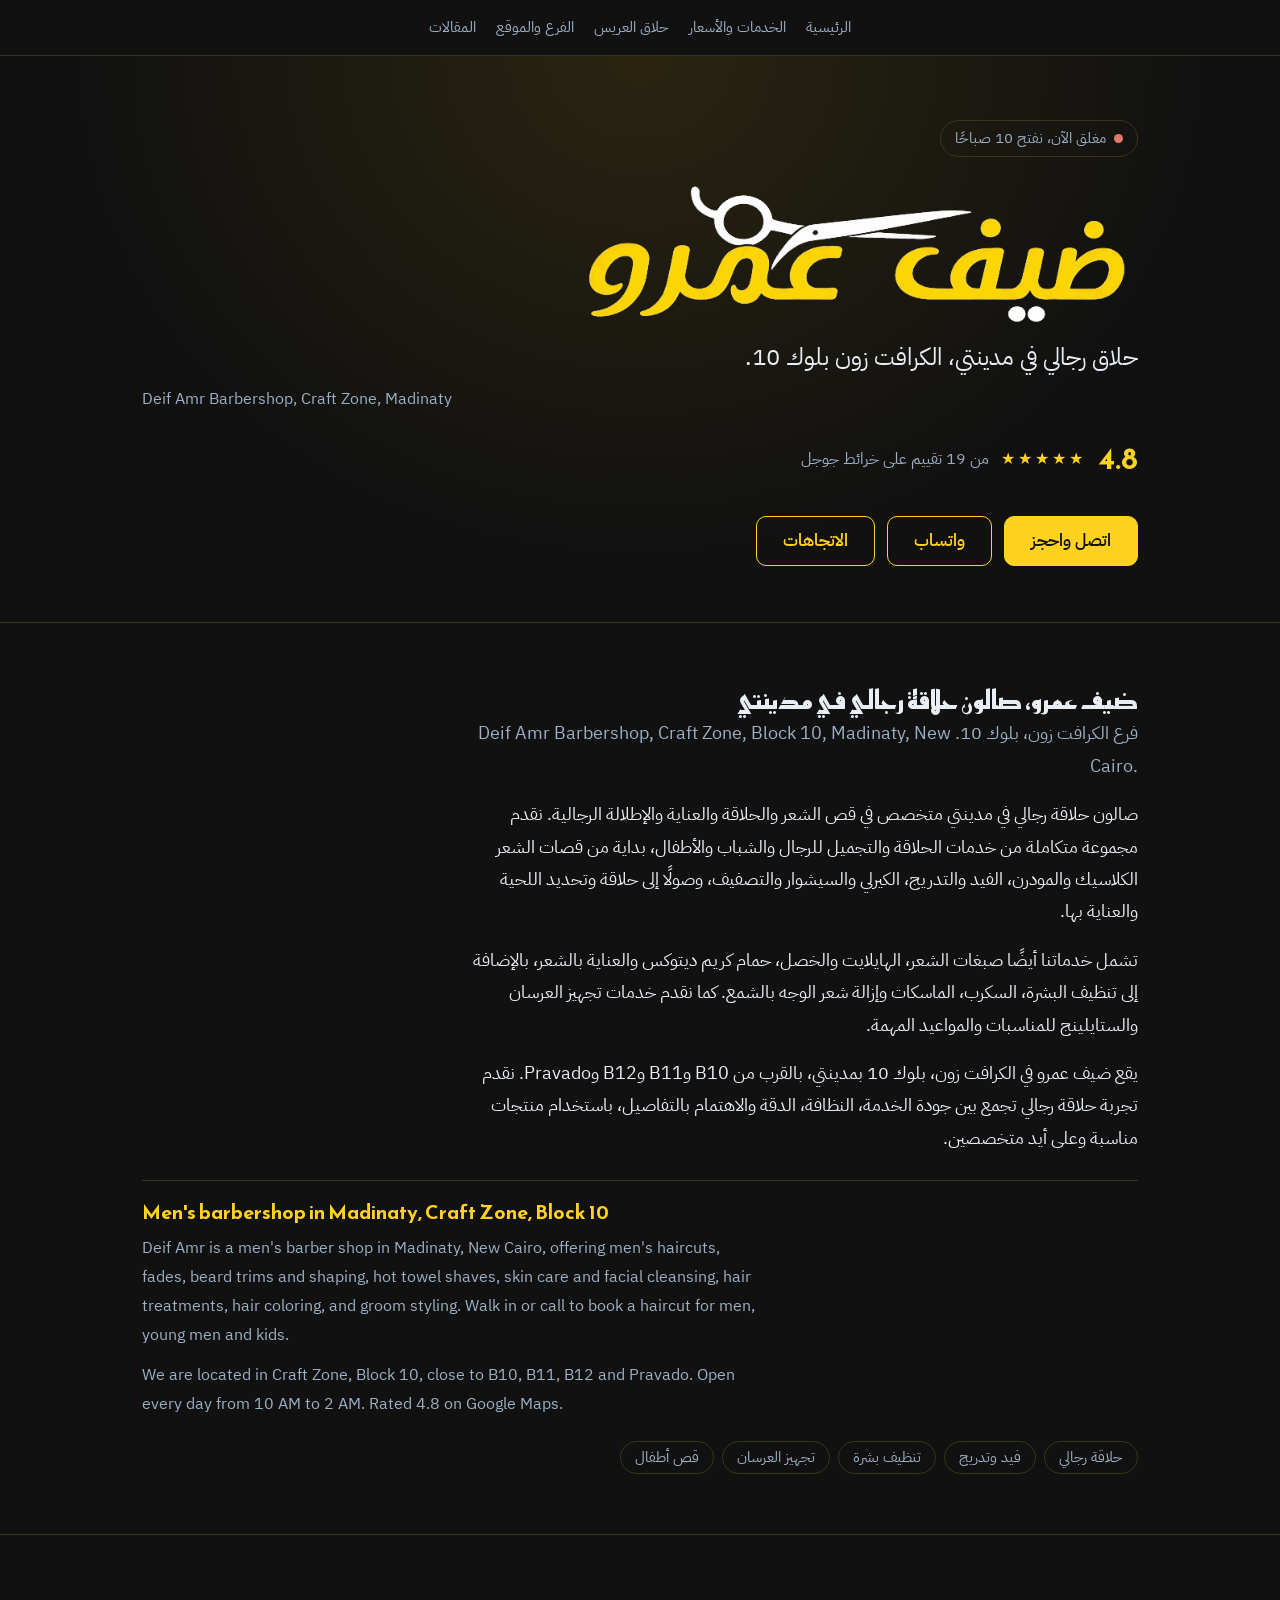
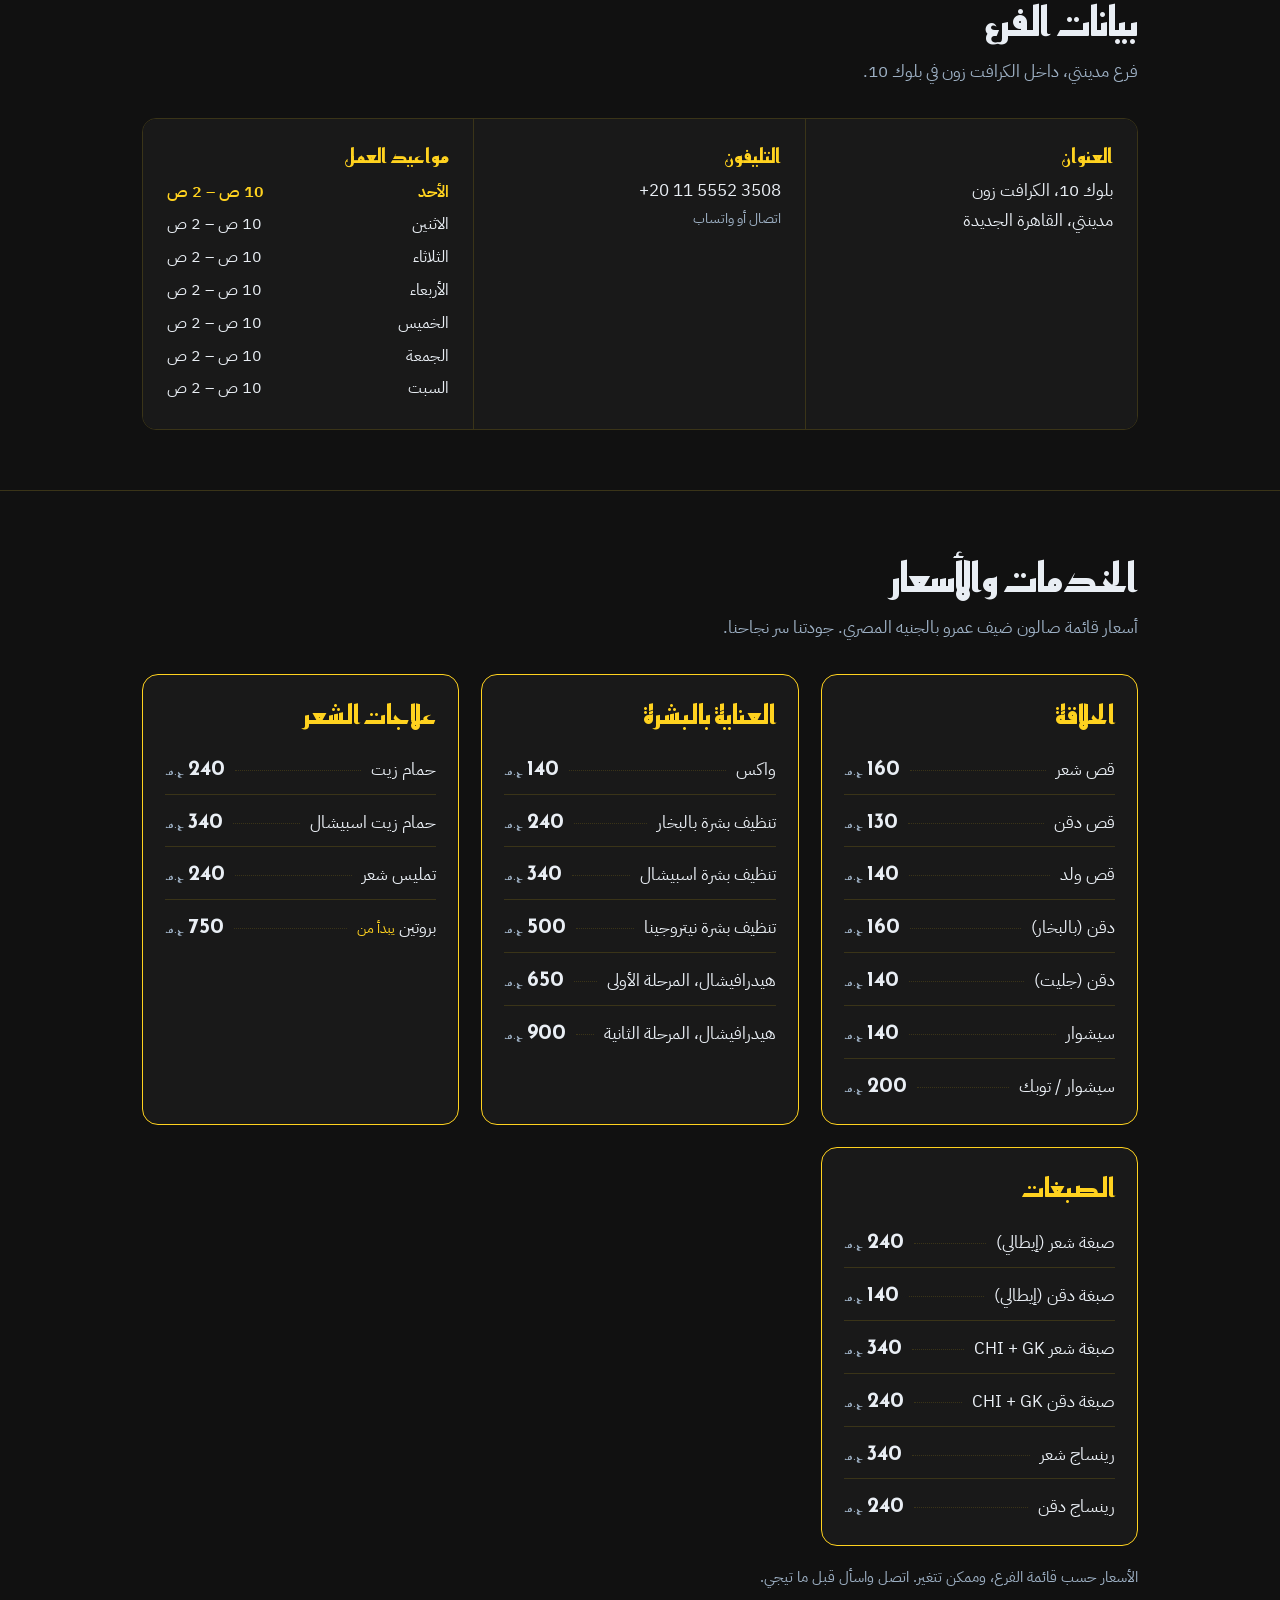
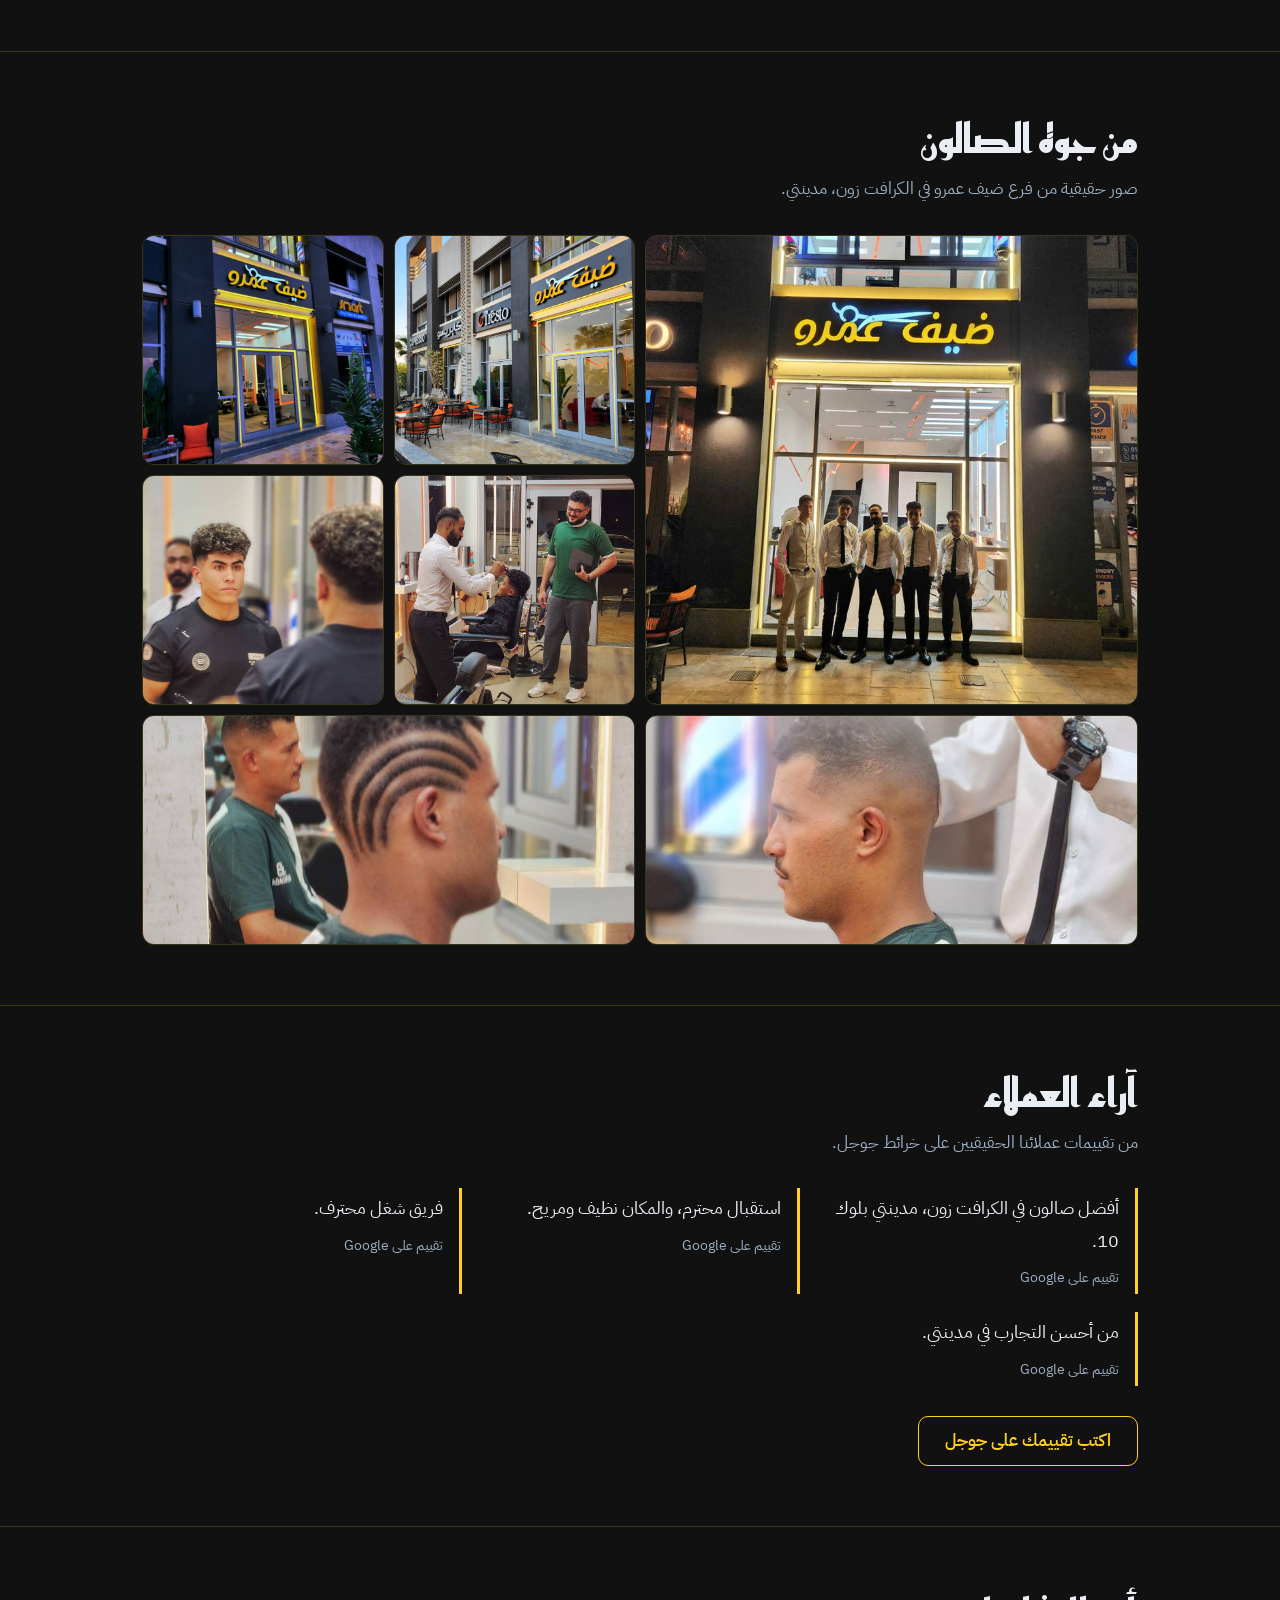
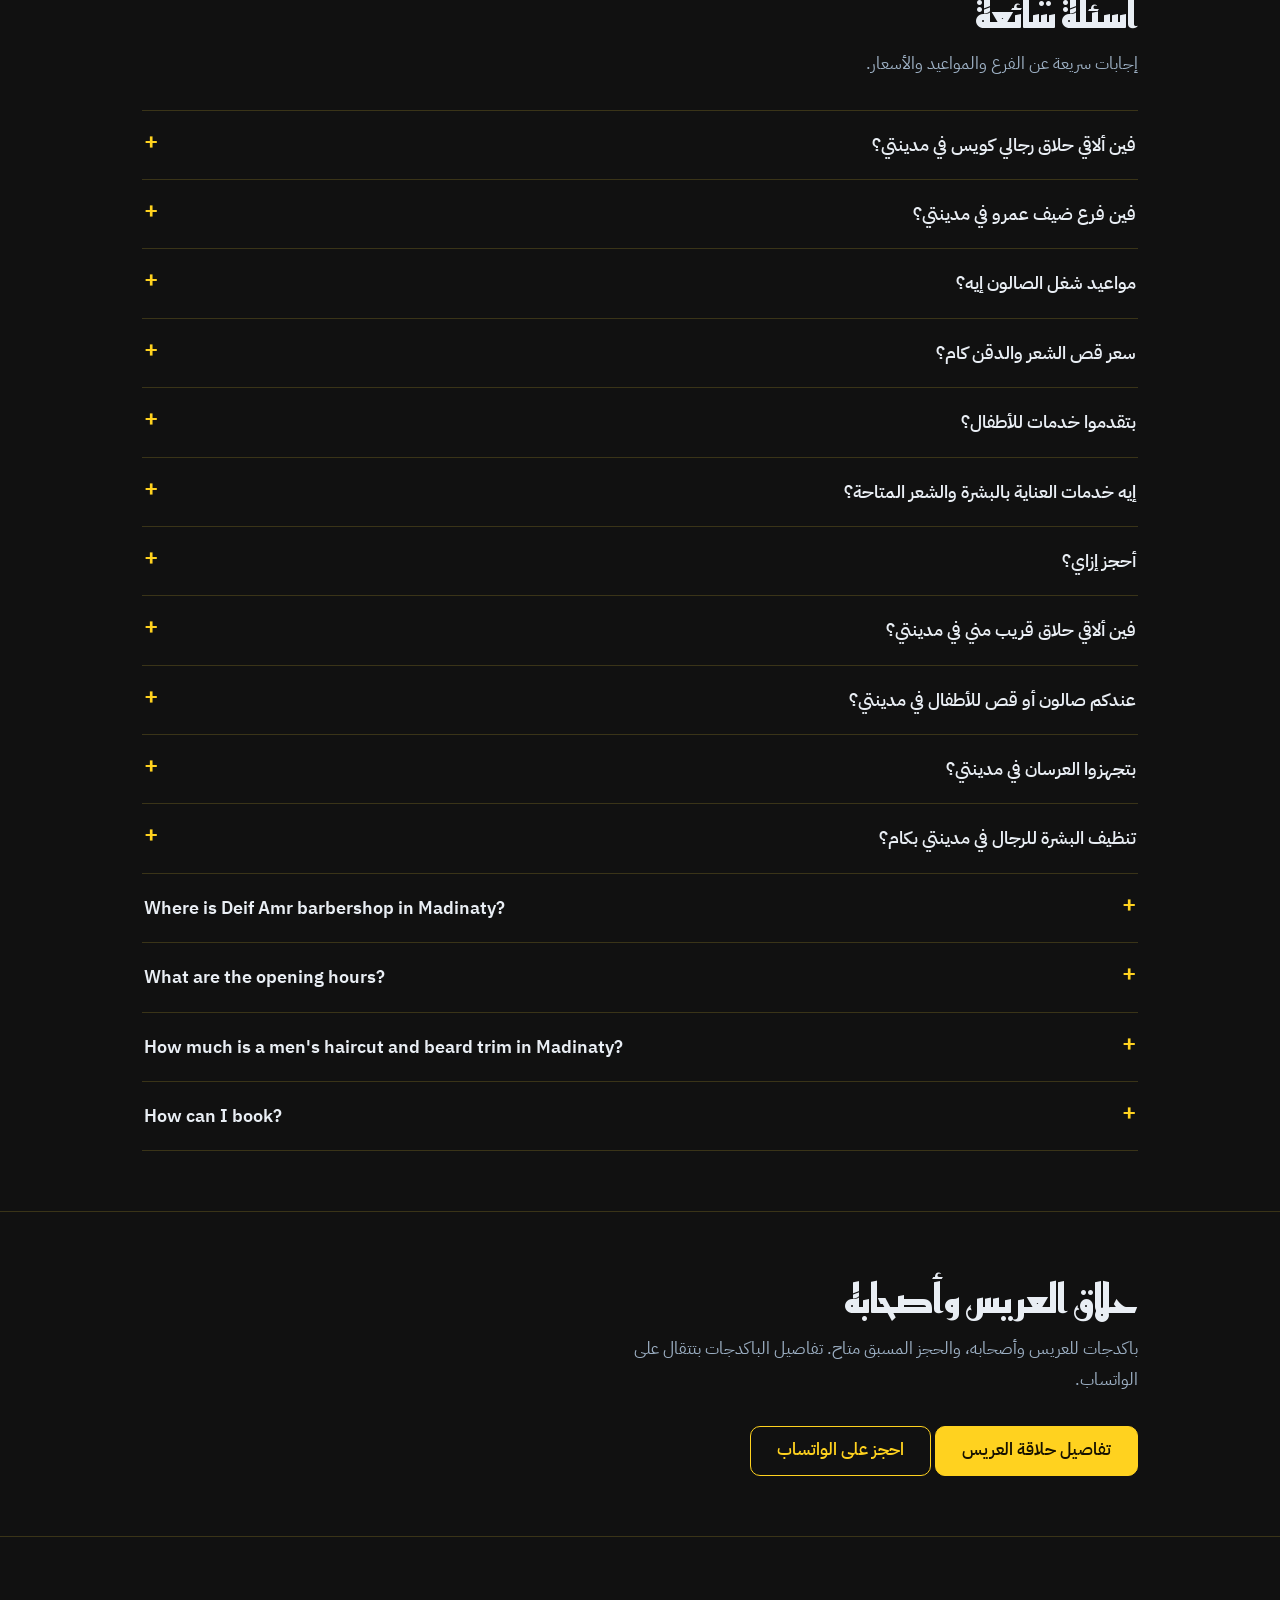
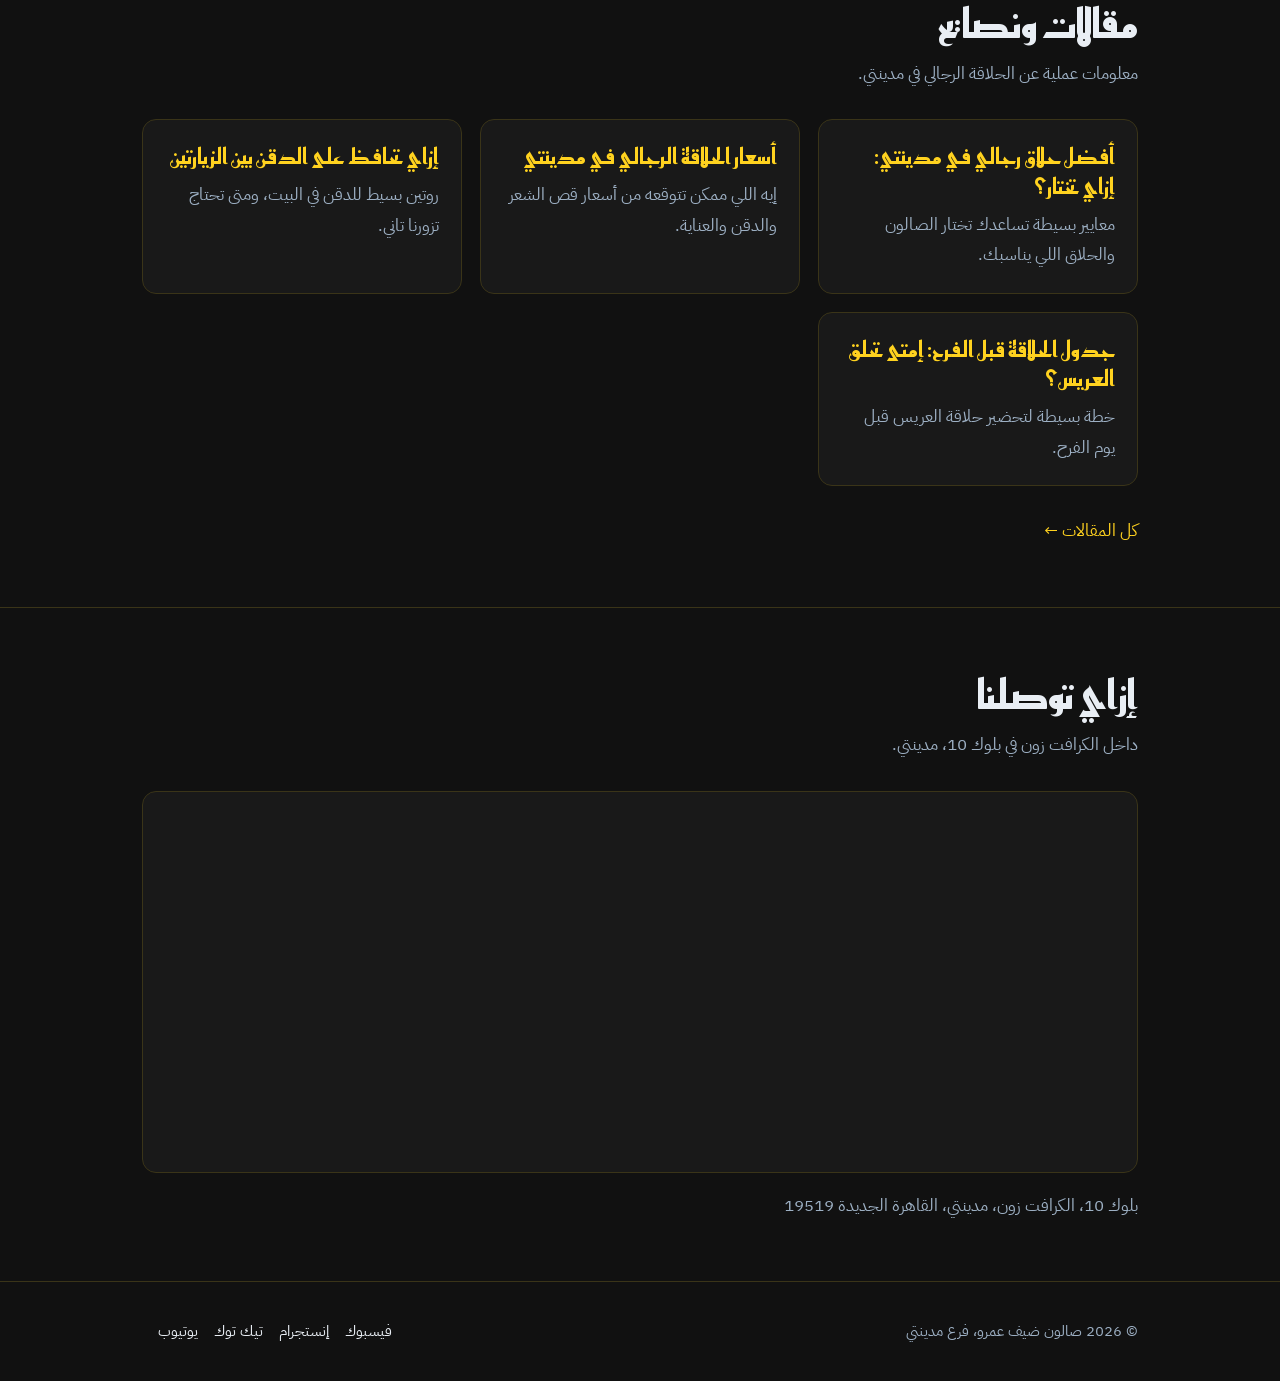
==== index.html @ b1bb1c7f "Add files via upload" ====
<!DOCTYPE html>
<html lang="ar" dir="rtl">
<head>
<meta charset="utf-8">
<meta name="viewport" content="width=device-width, initial-scale=1, viewport-fit=cover">
<title>حلاق رجالي في مدينتي | صالون ضيف عمرو، الكرافت زون بلوك 10</title>
<meta name="description" content="صالون ضيف عمرو، حلاق رجالي في مدينتي (الكرافت زون، بلوك 10): قص شعر وفيد وتدريج ودقن وتنظيف بشرة. تقييم 4.8 على خرائط جوجل، مفتوح يوميًا 10 ص حتى 2 ص. Deif Amr men's barbershop in Madinaty, Craft Zone, Block 10.">
<meta name="google-site-verification" content="iJb2Oazhjse13c5V6jwD9vAgNi7UqIL4i8FDpC48cYg" />
<meta name="google-site-verification" content="p2BvHKPL-eeVJD3A9-b64MeWA4FvJCtRLkesO1QlZS8" />
<link rel="canonical" href="https://deifamrsalon.vercel.app/">
<link rel="icon" href="data:image/svg+xml,%3Csvg xmlns='http://www.w3.org/2000/svg' viewBox='0 0 64 64'%3E%3Crect width='64' height='64' rx='14' fill='%23111'/%3E%3Ctext x='32' y='47' font-size='40' text-anchor='middle' fill='%23ffd21f' font-family='sans-serif'%3E%D8%B6%3C/text%3E%3C/svg%3E">
<meta property="og:type" content="website">
<meta property="og:locale" content="ar_EG">
<meta property="og:site_name" content="صالون ضيف عمرو">
<meta property="og:title" content="حلاق رجالي في مدينتي | صالون ضيف عمرو، الكرافت زون بلوك 10">
<meta property="og:description" content="صالون ضيف عمرو، حلاق رجالي في مدينتي (الكرافت زون، بلوك 10): قص شعر وفيد وتدريج ودقن وتنظيف بشرة. تقييم 4.8 على خرائط جوجل، مفتوح يوميًا 10 ص حتى 2 ص. Deif Amr men's barbershop in Madinaty, Craft Zone, Block 10.">
<meta property="og:url" content="https://deifamrsalon.vercel.app/">
<meta property="og:image" content="https://deifamrsalon.vercel.app/og-deif-amr-madinaty.jpg">
<meta property="og:image:width" content="1200">
<meta property="og:image:height" content="630">
<meta name="twitter:card" content="summary_large_image">
<link rel="preconnect" href="https://fonts.googleapis.com">
<link rel="preconnect" href="https://fonts.gstatic.com" crossorigin>
<link href="https://fonts.googleapis.com/css2?family=Reem+Kufi:wght@500;700&family=IBM+Plex+Sans+Arabic:wght@400;500;600&display=swap" rel="stylesheet">
<script type="application/ld+json">
{
  "@context":"https://schema.org",
  "@type":"BarberShop",
  "url":"https://deifamrsalon.vercel.app/",
  "image":"https://deifamrsalon.vercel.app/og-deif-amr-madinaty.jpg",
  "name":"صالون ضيف عمرو",
  "alternateName":["Deif Amr","Deif Amr Barbershop Madinaty"],
  "description":"صالون حلاقة رجالي في الكرافت زون بلوك 10، مدينتي.",
  "telephone":"+201155523508",
  "address":{"@type":"PostalAddress","streetAddress":"بلوك 10، الكرافت زون، مدينتي","addressLocality":"القاهرة الجديدة","addressRegion":"القاهرة","postalCode":"19519","addressCountry":"EG"},
  "geo":{"@type":"GeoCoordinates","latitude":30.077357,"longitude":31.6751165},
  "openingHoursSpecification":[{"@type":"OpeningHoursSpecification","dayOfWeek":["Monday","Tuesday","Wednesday","Thursday","Friday","Saturday","Sunday"],"opens":"10:00","closes":"02:00"}],
  "aggregateRating":{"@type":"AggregateRating","ratingValue":"4.8","reviewCount":"19"},
  "hasMap":"https://www.google.com/maps/search/?api=1&query=30.077357,31.6751165&query_place_id=ChIJwVqhSTP1VxQRR6OQVAXI5ig",
  "priceRange":"130 - 900 EGP",
  "sameAs":["https://www.facebook.com/share/1DM6DU79tr/","https://www.instagram.com/deif_amr_salon1","https://www.tiktok.com/@deifamrsalon","https://youtube.com/@deif-amr"]
}
</script>
<script type="application/ld+json">
{"@context": "https://schema.org", "@type": "FAQPage", "mainEntity": [{"@type": "Question", "name": "فين ألاقي حلاق قريب مني في مدينتي؟", "acceptedAnswer": {"@type": "Answer", "text": "فرع ضيف عمرو في الكرافت زون، بلوك 10، قريب من B10 وB11 وB12 وPravado. افتح الاتجاهات من الزر اللي في أول الصفحة."}},{"@type": "Question", "name": "عندكم صالون أو قص للأطفال في مدينتي؟", "acceptedAnswer": {"@type": "Answer", "text": "أيوه، فيه قص ولد بـ140 جنيه في فرع مدينتي."}},{"@type": "Question", "name": "بتجهزوا العرسان في مدينتي؟", "acceptedAnswer": {"@type": "Answer", "text": "أيوه، بنقدم تجهيز العرسان والستايلينج للمناسبات. اتصل أو ابعت واتساب واسأل عن التفاصيل."}},{"@type": "Question", "name": "تنظيف البشرة للرجال في مدينتي بكام؟", "acceptedAnswer": {"@type": "Answer", "text": "تنظيف بشرة بالبخار 240 جنيه، واسبيشال 340، ونيتروجينا 500، وهيدرافيشال من 650 لـ900 جنيه."}}, {"@type": "Question", "name": "فين ألاقي حلاق رجالي كويس في مدينتي؟", "acceptedAnswer": {"@type": "Answer", "text": "صالون ضيف عمرو في الكرافت زون، بلوك 10، وتقييمه 4.8 من 19 تقييم على خرائط جوجل، ومفتوح كل يوم من 10 الصبح لـ2 بعد منتصف الليل."}}, {"@type": "Question", "name": "فين فرع ضيف عمرو في مدينتي؟", "acceptedAnswer": {"@type": "Answer", "text": "الفرع في الكرافت زون، بلوك 10، مدينتي، القاهرة الجديدة، وقريب من B10 وB11 وB12 وPravado."}}, {"@type": "Question", "name": "مواعيد شغل الصالون إيه؟", "acceptedAnswer": {"@type": "Answer", "text": "مفتوحين كل يوم من 10 الصبح لحد 2 بعد منتصف الليل."}}, {"@type": "Question", "name": "سعر قص الشعر والدقن كام؟", "acceptedAnswer": {"@type": "Answer", "text": "قص الشعر 160 جنيه، وقص الدقن 130 جنيه، وقص الولد 140 جنيه. الأسعار حسب قائمة الفرع وممكن تتغير."}}, {"@type": "Question", "name": "بتقدموا خدمات للأطفال؟", "acceptedAnswer": {"@type": "Answer", "text": "أيوه، فيه قص ولد بـ140 جنيه."}}, {"@type": "Question", "name": "إيه خدمات العناية بالبشرة والشعر المتاحة؟", "acceptedAnswer": {"@type": "Answer", "text": "تنظيف بشرة بالبخار واسبيشال ونيتروجينا وهيدرافيشال، وحمام زيت وتمليس وبروتين، وصبغات شعر ودقن."}}, {"@type": "Question", "name": "أحجز إزاي؟", "acceptedAnswer": {"@type": "Answer", "text": "اتصل على 01155523508 أو ابعت واتساب على نفس الرقم."}}, {"@type": "Question", "name": "Where is Deif Amr barbershop in Madinaty?", "acceptedAnswer": {"@type": "Answer", "text": "Craft Zone, Block 10, Madinaty, New Cairo, close to B10, B11, B12 and Pravado."}},{"@type": "Question", "name": "What are the opening hours?", "acceptedAnswer": {"@type": "Answer", "text": "Open every day from 10 AM to 2 AM."}},{"@type": "Question", "name": "How much is a men's haircut and beard trim in Madinaty?", "acceptedAnswer": {"@type": "Answer", "text": "A haircut is 160 EGP, a beard trim is 130 EGP and a kids haircut is 140 EGP. Prices follow the branch menu and may change."}},{"@type": "Question", "name": "How can I book?", "acceptedAnswer": {"@type": "Answer", "text": "Call +20 11 5552 3508 or message us on WhatsApp."}}]}
</script>
<style>
:root{
  --bg:#111111; --bg2:#191919; --line:#3a3418; --text:#e9eef4; --mute:#9db0c4;
  --neon:#ffd21f; --neon-soft:rgba(255,210,31,.35); --ok:#5ad19a; --off:#e07a6a;
  --safe-t:env(safe-area-inset-top,0px); --safe-b:env(safe-area-inset-bottom,0px);
}
*{box-sizing:border-box;margin:0;padding:0}
html{scroll-behavior:smooth;scroll-padding-top:70px}
body{background:var(--bg);color:var(--text);font-family:"IBM Plex Sans Arabic",Tahoma,sans-serif;line-height:1.8;font-size:17px;padding-top:var(--safe-t);padding-bottom:calc(76px + var(--safe-b))}
a{color:inherit;text-decoration:none}
:focus-visible{outline:2px solid var(--neon);outline-offset:3px}
.wrap{max-width:1040px;margin:0 auto;padding:0 22px}
h1,h2,h3{font-family:"Reem Kufi","IBM Plex Sans Arabic",Tahoma,sans-serif;font-weight:700;line-height:1.35}

/* hero */
.hero{position:relative;padding:64px 0 56px;border-bottom:1px solid var(--line);overflow:hidden;
  background:radial-gradient(ellipse at 50% 0%,#2a2410 0%,var(--bg) 62%)}
.status{display:inline-flex;align-items:center;gap:8px;border:1px solid var(--line);border-radius:99px;padding:4px 14px;font-size:15px;color:var(--mute)}
.dot{width:9px;height:9px;border-radius:50%;background:var(--mute)}
.status.open .dot{background:var(--ok);box-shadow:0 0 8px var(--ok)}
.status.closed .dot{background:var(--off)}
.logo{margin:22px 0 8px;line-height:0}
.logo img{display:block;width:min(560px,88%);height:auto}
.sr{position:absolute;width:1px;height:1px;overflow:hidden;clip:rect(0 0 0 0);white-space:nowrap}
.sub{font-size:clamp(18px,3.4vw,24px);color:var(--text);max-width:34ch}
.rate{margin-top:18px;display:flex;align-items:center;gap:12px;color:var(--mute);font-size:16px}
.rate b{font-family:"Reem Kufi",sans-serif;font-size:30px;color:var(--neon);font-weight:700}
.stars{color:var(--neon);letter-spacing:3px}
.cta{margin-top:30px;display:flex;flex-wrap:wrap;gap:12px}
.btn{display:inline-flex;align-items:center;justify-content:center;min-height:50px;padding:0 26px;border-radius:10px;font-weight:600;border:1px solid var(--neon);transition:background .2s,color .2s}
.btn.main{background:var(--neon);color:#161100}
.btn.main:hover{background:#ffe066}
.btn.ghost{color:var(--neon)}
.btn.ghost:hover{background:rgba(255,210,31,.12)}

/* sections */
section{padding:60px 0;border-bottom:1px solid var(--line)}
h2{font-size:clamp(28px,5vw,40px);margin-bottom:8px}
.lead{color:var(--mute);margin-bottom:30px;max-width:52ch}

/* info */
.info{display:grid;grid-template-columns:repeat(auto-fit,minmax(250px,1fr));gap:0;border:1px solid var(--line);border-radius:14px;overflow:hidden}
.info>div{padding:24px;background:var(--bg2);border-inline-start:1px solid var(--line)}
.info>div:first-child{border-inline-start:0}
.info h3{font-size:20px;color:var(--neon);margin-bottom:6px}
.info p,.info a{color:var(--text)}
.info small{color:var(--mute);display:block}
.hours{list-style:none;margin-top:6px}
.hours li{display:flex;justify-content:space-between;gap:12px;font-size:16px;padding:2px 0}
.hours li.today{color:var(--neon);font-weight:600}

/* services */
.menu{display:grid;grid-template-columns:repeat(auto-fit,minmax(300px,1fr));gap:22px}
.grp{border:1px solid var(--neon);border-radius:16px;padding:22px 22px 14px;background:var(--bg2)}
.grp h3{font-size:26px;color:var(--neon);margin-bottom:10px}
.grp ul{list-style:none}
.grp li{display:flex;align-items:baseline;gap:10px;padding:7px 0;border-top:1px solid var(--line)}
.grp li:first-child{border-top:0}
.grp li span{flex:0 1 auto}
.grp li i{flex:1;border-bottom:1px dotted var(--line);transform:translateY(-4px);min-width:12px}
.grp li b{font-family:"Reem Kufi",sans-serif;font-size:21px;color:var(--text);font-weight:700;white-space:nowrap}
.grp li b small{font-size:13px;color:var(--mute);font-weight:400;margin-inline-start:4px}
.grp .sub2{color:var(--neon);font-size:14px}
.note{margin-top:18px;font-size:15px;color:var(--mute)}

/* reviews */
.rev{display:grid;grid-template-columns:repeat(auto-fit,minmax(240px,1fr));gap:18px}
.rev blockquote{padding:4px 18px 4px 0;border-inline-start:3px solid var(--neon);border-inline-start-width:3px}
.rev blockquote{padding-inline-start:16px;padding-inline-end:0}
.rev p{font-size:18px}
.rev cite{display:block;margin-top:8px;font-style:normal;font-size:14px;color:var(--mute)}
.rev-actions{margin-top:30px}
#reviews-widget{margin-top:30px}


/* about */
.about p{max-width:62ch;margin-bottom:16px;font-size:18px}
.en{margin-top:26px;padding-top:18px;border-top:1px solid var(--line);text-align:left;font-family:"IBM Plex Sans Arabic",system-ui,sans-serif}
.en h3{font-size:20px;color:var(--neon);margin-bottom:8px}
.en p{margin-bottom:12px;color:var(--mute);font-size:16px;max-width:62ch}
.chips{display:flex;flex-wrap:wrap;gap:8px;margin-top:22px}
.chips span{border:1px solid var(--line);border-radius:99px;padding:2px 14px;font-size:15px;color:var(--mute)}
/* gallery */
.gal{display:grid;grid-template-columns:repeat(4,1fr);grid-auto-rows:230px;gap:10px}
.gal figure{margin:0;overflow:hidden;border-radius:12px;border:1px solid var(--line);background:var(--bg2)}
.gal img{width:100%;height:100%;object-fit:cover;display:block}
.gal .big{grid-column:span 2;grid-row:span 2}
.gal .wide{grid-column:span 2}
@media(max-width:640px){.gal{grid-template-columns:repeat(2,1fr);grid-auto-rows:190px}}
/* faq */
.faq details{border-top:1px solid var(--line);padding:4px 2px}
.faq details:last-child{border-bottom:1px solid var(--line)}
.faq summary{cursor:pointer;list-style:none;padding:14px 0;font-weight:600;font-size:18px;display:flex;justify-content:space-between;gap:12px}
.faq summary::-webkit-details-marker{display:none}
.faq summary::after{content:"+";color:var(--neon);font-size:24px;line-height:1}
.faq details[open] summary::after{content:"\2212"}
.faq details p{color:var(--mute);padding:0 0 16px;max-width:62ch}
.social{display:flex;flex-wrap:wrap;gap:6px 0}
/* map */
.map{border:1px solid var(--line);border-radius:14px;overflow:hidden;background:var(--bg2)}
.map iframe{display:block;width:100%;height:380px;border:0;filter:saturate(.85)}
.addr{margin:18px 0 0;color:var(--mute)}

footer{padding:36px 0;color:var(--mute);font-size:15px}
footer .wrap{display:flex;flex-wrap:wrap;justify-content:space-between;gap:14px}
footer a{color:var(--text);margin-inline-end:16px}
footer a:hover{color:var(--neon)}

/* sticky bar (mobile) */
.bar{position:fixed;inset:auto 0 0 0;z-index:20;display:flex;gap:10px;padding:10px 14px calc(10px + var(--safe-b));background:rgba(17,17,17,.94);backdrop-filter:blur(8px);border-top:1px solid var(--line)}
.bar .btn{flex:1;min-height:48px;padding:0 10px}
@media(min-width:820px){.bar{display:none}body{padding-bottom:0}}
@media(max-width:640px){
  .menu{grid-template-columns:1fr}
  .info>div{border-inline-start:0;border-top:1px solid var(--line)}
  .info>div:first-child{border-top:0}
  .hero{padding-top:44px}
}

/* shared nav + pages */
.nav{display:flex;flex-wrap:wrap;gap:8px 20px;justify-content:center;padding:14px 22px;border-bottom:1px solid var(--line);background:var(--bg);position:sticky;top:0;z-index:15}
.nav a{color:var(--mute);font-size:15px}
.nav a:hover,.nav a.on{color:var(--neon)}
.pagehead{padding:56px 0 30px;border-bottom:1px solid var(--line)}
.pagehead p{color:var(--mute);max-width:60ch;margin-top:6px}
.crumbs{font-size:14px;color:var(--mute);margin-bottom:10px}
.crumbs a:hover{color:var(--neon)}
.article{max-width:70ch;margin:0 auto}
.article p{margin-bottom:16px;font-size:18px}
.article h2{font-size:28px;margin:36px 0 12px}
.article ul{margin:0 0 16px;padding-inline-start:22px}
.article li{margin-bottom:8px;font-size:18px}
.article .meta{color:var(--mute);font-size:15px;margin-bottom:24px}
.cards{display:grid;grid-template-columns:repeat(auto-fit,minmax(260px,1fr));gap:18px}
.card{border:1px solid var(--line);border-radius:14px;padding:22px;background:var(--bg2);display:block}
.card:hover{border-color:var(--neon)}
.card h3{color:var(--neon);font-size:22px;margin-bottom:8px}
.card p{color:var(--mute)}
.backlink{display:inline-block;margin-top:30px;color:var(--neon)}
</style>
</head>
<body>

<nav class="nav" aria-label="التنقل">
  <a href="/index.html">الرئيسية</a>
  <a href="/services.html">الخدمات والأسعار</a>
  <a href="/grooms.html">حلاق العريس</a>
  <a href="/location.html">الفرع والموقع</a>
  <a href="/blog/index.html">المقالات</a>
</nav>
<header class="hero">
  <div class="wrap">
    <span class="status" id="status" aria-live="polite"><span class="dot"></span><span id="statusText">جارٍ التحقق من المواعيد</span></span>
    <div class="logo"><img src="[data-uri]" width="695" height="185" alt="ضيف عمرو"><span class="sr">ضيف عمرو، حلاق رجالي وصالون حلاقة في مدينتي، الكرافت زون بلوك 10 | Deif Amr men's barbershop in Madinaty</span></div>
    <p class="sub">حلاق رجالي في مدينتي، الكرافت زون بلوك 10.</p>
    <p class="rate" lang="en" dir="ltr" style="margin-top:6px">Deif Amr Barbershop, Craft Zone, Madinaty</p>
    <div class="rate"><b>4.8</b><span class="stars" aria-hidden="true">★★★★★</span><span>من 19 تقييم على خرائط جوجل</span></div>
    <div class="cta">
      <a class="btn main" href="tel:+201155523508">اتصل واحجز</a>
      <a class="btn ghost" href="https://wa.me/201155523508" rel="noopener">واتساب</a>
      <a class="btn ghost" href="https://www.google.com/maps/dir/?api=1&destination=30.077357,31.6751165&destination_place_id=ChIJwVqhSTP1VxQRR6OQVAXI5ig" rel="noopener">الاتجاهات</a>
    </div>
  </div>
</header>

<main>
<section id="about" class="about">
  <div class="wrap">
    <h1>ضيف عمرو، صالون حلاقة رجالي في مدينتي</h1>
    <p class="lead">فرع الكرافت زون، بلوك 10. <span lang="en" dir="ltr">Deif Amr Barbershop, Craft Zone, Block 10, Madinaty, New Cairo.</span></p>
    <p>صالون حلاقة رجالي في مدينتي متخصص في قص الشعر والحلاقة والعناية والإطلالة الرجالية. نقدم مجموعة متكاملة من خدمات الحلاقة والتجميل للرجال والشباب والأطفال، بداية من قصات الشعر الكلاسيك والمودرن، الفيد والتدريج، الكيرلي والسيشوار والتصفيف، وصولًا إلى حلاقة وتحديد اللحية والعناية بها.</p>
    <p>تشمل خدماتنا أيضًا صبغات الشعر، الهايلايت والخصل، حمام كريم ديتوكس والعناية بالشعر، بالإضافة إلى تنظيف البشرة، السكرب، الماسكات وإزالة شعر الوجه بالشمع. كما نقدم خدمات تجهيز العرسان والستايلينج للمناسبات والمواعيد المهمة.</p>
    <p>يقع ضيف عمرو في الكرافت زون، بلوك 10 بمدينتي، بالقرب من B10 وB11 وB12 وPravado. نقدم تجربة حلاقة رجالي تجمع بين جودة الخدمة، النظافة، الدقة والاهتمام بالتفاصيل، باستخدام منتجات مناسبة وعلى أيد متخصصين.</p>
    <div class="en" lang="en" dir="ltr">
      <h3>Men's barbershop in Madinaty, Craft Zone, Block 10</h3>
      <p>Deif Amr is a men's barber shop in Madinaty, New Cairo, offering men's haircuts, fades, beard trims and shaping, hot towel shaves, skin care and facial cleansing, hair treatments, hair coloring, and groom styling. Walk in or call to book a haircut for men, young men and kids.</p>
      <p>We are located in Craft Zone, Block 10, close to B10, B11, B12 and Pravado. Open every day from 10 AM to 2 AM. Rated 4.8 on Google Maps.</p>
    </div>
    <div class="chips"><span>حلاقة رجالي</span><span>فيد وتدريج</span><span>تنظيف بشرة</span><span>تجهيز العرسان</span><span>قص أطفال</span></div>
  </div>
</section>

<section id="info">
  <div class="wrap">
    <h2>بيانات الفرع</h2>
    <p class="lead">فرع مدينتي، داخل الكرافت زون في بلوك 10.</p>
    <div class="info">
      <div>
        <h3>العنوان</h3>
        <p>بلوك 10، الكرافت زون<br>مدينتي، القاهرة الجديدة</p>
      </div>
      <div>
        <h3>التليفون</h3>
        <p><a href="tel:+201155523508" dir="ltr">+20 11 5552 3508</a></p>
        <small>اتصال أو واتساب</small>
      </div>
      <div>
        <h3>مواعيد العمل</h3>
        <ul class="hours" id="hours"></ul>
      </div>
    </div>
  </div>
</section>

<section id="services">
  <div class="wrap">
    <h2>الخدمات والأسعار</h2>
    <p class="lead">أسعار قائمة صالون ضيف عمرو بالجنيه المصري. جودتنا سر نجاحنا.</p>
    <div class="menu">
      <div class="grp"><h3>الحلاقة</h3><ul>
        <li><span>قص شعر</span><i></i><b>160<small>ج.م</small></b></li>
        <li><span>قص دقن</span><i></i><b>130<small>ج.م</small></b></li>
        <li><span>قص ولد</span><i></i><b>140<small>ج.م</small></b></li>
        <li><span>دقن (بالبخار)</span><i></i><b>160<small>ج.م</small></b></li>
        <li><span>دقن (جليت)</span><i></i><b>140<small>ج.م</small></b></li>
        <li><span>سيشوار</span><i></i><b>140<small>ج.م</small></b></li>
        <li><span>سيشوار / توبك</span><i></i><b>200<small>ج.م</small></b></li>
      </ul></div>
      <div class="grp"><h3>العناية بالبشرة</h3><ul>
        <li><span>واكس</span><i></i><b>140<small>ج.م</small></b></li>
        <li><span>تنظيف بشرة بالبخار</span><i></i><b>240<small>ج.م</small></b></li>
        <li><span>تنظيف بشرة اسبيشال</span><i></i><b>340<small>ج.م</small></b></li>
        <li><span>تنظيف بشرة نيتروجينا</span><i></i><b>500<small>ج.م</small></b></li>
        <li><span>هيدرافيشال، المرحلة الأولى</span><i></i><b>650<small>ج.م</small></b></li>
        <li><span>هيدرافيشال، المرحلة الثانية</span><i></i><b>900<small>ج.م</small></b></li>
      </ul></div>
      <div class="grp"><h3>علاجات الشعر</h3><ul>
        <li><span>حمام زيت</span><i></i><b>240<small>ج.م</small></b></li>
        <li><span>حمام زيت اسبيشال</span><i></i><b>340<small>ج.م</small></b></li>
        <li><span>تمليس شعر</span><i></i><b>240<small>ج.م</small></b></li>
        <li><span>بروتين <span class="sub2">يبدأ من</span></span><i></i><b>750<small>ج.م</small></b></li>
      </ul></div>
      <div class="grp"><h3>الصبغات</h3><ul>
        <li><span>صبغة شعر (إيطالي)</span><i></i><b>240<small>ج.م</small></b></li>
        <li><span>صبغة دقن (إيطالي)</span><i></i><b>140<small>ج.م</small></b></li>
        <li><span>صبغة شعر CHI + GK</span><i></i><b>340<small>ج.م</small></b></li>
        <li><span>صبغة دقن CHI + GK</span><i></i><b>240<small>ج.م</small></b></li>
        <li><span>رينساج شعر</span><i></i><b>340<small>ج.م</small></b></li>
        <li><span>رينساج دقن</span><i></i><b>240<small>ج.م</small></b></li>
      </ul></div>
    </div>
    <p class="note">الأسعار حسب قائمة الفرع، وممكن تتغير. اتصل واسأل قبل ما تيجي.</p>
  </div>
</section>

<section id="gallery">
  <div class="wrap">
    <h2>من جوه الصالون</h2>
    <p class="lead">صور حقيقية من فرع ضيف عمرو في الكرافت زون، مدينتي.</p>
    <div class="gal">
      <figure class="big"><img src="deif-amr-madinaty-barbers-team-night.jpg" alt="فريق الحلاقين أمام صالون ضيف عمرو في الكرافت زون مدينتي ليلًا" loading="lazy" decoding="async" style="object-position:50% 60%"></figure>
      <figure class=""><img src="deif-amr-madinaty-craft-zone-storefront.jpg" alt="واجهة صالون ضيف عمرو للحلاقة الرجالي في الكرافت زون بلوك 10 مدينتي" loading="lazy" decoding="async" style="object-position:70% 40%"></figure>
      <figure class=""><img src="deif-amr-madinaty-entrance-evening.jpg" alt="مدخل صالون ضيف عمرو في مدينتي وقت الغروب" loading="lazy" decoding="async" style="object-position:50% 50%"></figure>
      <figure class=""><img src="deif-amr-madinaty-salon-interior.jpg" alt="قص شعر طفل داخل صالون ضيف عمرو بمدينتي" loading="lazy" decoding="async" style="object-position:35% 45%"></figure>
      <figure class=""><img src="deif-amr-madinaty-curly-hair-highlights.jpg" alt="قصة شعر كيرلي مع هايلايت في ضيف عمرو مدينتي" loading="lazy" decoding="async" style="object-position:40% 38%"></figure>
      <figure class="wide"><img src="deif-amr-madinaty-fade-haircut.jpg" alt="قصة فيد وتدريج مع تصفيف بالسبراي في صالون ضيف عمرو" loading="lazy" decoding="async" style="object-position:50% 35%"></figure>
      <figure class="wide"><img src="deif-amr-madinaty-braids-haircut.jpg" alt="تصميم ضفائر مع فيد في صالون حلاقة رجالي بمدينتي" loading="lazy" decoding="async" style="object-position:50% 30%"></figure>
    </div>
  </div>
</section>

<section id="reviews">
  <div class="wrap">
    <h2>آراء العملاء</h2>
    <p class="lead">من تقييمات عملائنا الحقيقيين على خرائط جوجل.</p>
    <div class="rev">
      <blockquote><p>أفضل صالون في الكرافت زون، مدينتي بلوك 10.</p><cite>تقييم على Google</cite></blockquote>
      <blockquote><p>استقبال محترم، والمكان نظيف ومريح.</p><cite>تقييم على Google</cite></blockquote>
      <blockquote><p>فريق شغل محترف.</p><cite>تقييم على Google</cite></blockquote>
      <blockquote><p>من أحسن التجارب في مدينتي.</p><cite>تقييم على Google</cite></blockquote>
    </div>
    <div id="reviews-widget"><!-- ودجت التقييمات (Elfsight / Trustindex) يتحط هنا لو حبيت --></div>
    <div class="rev-actions">
      <a class="btn ghost" href="https://search.google.com/local/writereview?placeid=ChIJwVqhSTP1VxQRR6OQVAXI5ig" rel="noopener">اكتب تقييمك على جوجل</a>
    </div>
  </div>
</section>

<section id="faq" class="faq">
  <div class="wrap">
    <h2>أسئلة شائعة</h2>
    <p class="lead">إجابات سريعة عن الفرع والمواعيد والأسعار.</p>
    <details><summary>فين ألاقي حلاق رجالي كويس في مدينتي؟</summary><p>صالون ضيف عمرو في الكرافت زون، بلوك 10، وتقييمه 4.8 من 19 تقييم على خرائط جوجل، ومفتوح كل يوم من 10 الصبح لـ2 بعد منتصف الليل.</p></details>
    <details><summary>فين فرع ضيف عمرو في مدينتي؟</summary><p>الفرع في الكرافت زون، بلوك 10، مدينتي، القاهرة الجديدة، وقريب من B10 وB11 وB12 وPravado.</p></details>
    <details><summary>مواعيد شغل الصالون إيه؟</summary><p>مفتوحين كل يوم من 10 الصبح لحد 2 بعد منتصف الليل.</p></details>
    <details><summary>سعر قص الشعر والدقن كام؟</summary><p>قص الشعر 160 جنيه، وقص الدقن 130 جنيه، وقص الولد 140 جنيه. الأسعار حسب قائمة الفرع وممكن تتغير.</p></details>
    <details><summary>بتقدموا خدمات للأطفال؟</summary><p>أيوه، فيه قص ولد بـ140 جنيه.</p></details>
    <details><summary>إيه خدمات العناية بالبشرة والشعر المتاحة؟</summary><p>تنظيف بشرة بالبخار واسبيشال ونيتروجينا وهيدرافيشال، وحمام زيت وتمليس وبروتين، وصبغات شعر ودقن.</p></details>
    <details><summary>أحجز إزاي؟</summary><p>اتصل على 01155523508 أو ابعت واتساب على نفس الرقم.</p></details>
    <details><summary>فين ألاقي حلاق قريب مني في مدينتي؟</summary><p>فرع ضيف عمرو في الكرافت زون، بلوك 10، قريب من B10 وB11 وB12 وPravado. افتح الاتجاهات من الزر اللي في أول الصفحة.</p></details>
    <details><summary>عندكم صالون أو قص للأطفال في مدينتي؟</summary><p>أيوه، فيه قص ولد بـ140 جنيه في فرع مدينتي.</p></details>
    <details><summary>بتجهزوا العرسان في مدينتي؟</summary><p>أيوه، بنقدم تجهيز العرسان والستايلينج للمناسبات. اتصل أو ابعت واتساب واسأل عن التفاصيل.</p></details>
    <details><summary>تنظيف البشرة للرجال في مدينتي بكام؟</summary><p>تنظيف بشرة بالبخار 240 جنيه، واسبيشال 340، ونيتروجينا 500، وهيدرافيشال من 650 لـ900 جنيه.</p></details>
    <details lang="en" dir="ltr"><summary>Where is Deif Amr barbershop in Madinaty?</summary><p>Craft Zone, Block 10, Madinaty, New Cairo, close to B10, B11, B12 and Pravado.</p></details>
    <details lang="en" dir="ltr"><summary>What are the opening hours?</summary><p>Open every day from 10 AM to 2 AM.</p></details>
    <details lang="en" dir="ltr"><summary>How much is a men's haircut and beard trim in Madinaty?</summary><p>A haircut is 160 EGP, a beard trim is 130 EGP and a kids haircut is 140 EGP. Prices follow the branch menu and may change.</p></details>
    <details lang="en" dir="ltr"><summary>How can I book?</summary><p>Call +20 11 5552 3508 or message us on WhatsApp.</p></details>
  </div>
</section>

<section id="grooms">
  <div class="wrap">
    <h2>حلاق العريس وأصحابه</h2>
    <p class="lead">باكدجات للعريس وأصحابه، والحجز المسبق متاح. تفاصيل الباكدجات بتتقال على الواتساب.</p>
    <p><a class="btn main" href="/grooms.html">تفاصيل حلاقة العريس</a> <a class="btn ghost" href="https://wa.me/201155523508" rel="noopener">احجز على الواتساب</a></p>
  </div>
</section>
<section id="blog">
  <div class="wrap">
    <h2>مقالات ونصايح</h2>
    <p class="lead">معلومات عملية عن الحلاقة الرجالي في مدينتي.</p>
    <div class="cards">
      <a class="card" href="/blog/afdal-hallaq-madinaty.html"><h3>أفضل حلاق رجالي في مدينتي: إزاي تختار؟</h3><p>معايير بسيطة تساعدك تختار الصالون والحلاق اللي يناسبك.</p></a>
      <a class="card" href="/blog/prices-madinaty.html"><h3>أسعار الحلاقة الرجالي في مدينتي</h3><p>إيه اللي ممكن تتوقعه من أسعار قص الشعر والدقن والعناية.</p></a>
      <a class="card" href="/blog/beard-care.html"><h3>إزاي تحافظ على الدقن بين الزيارتين</h3><p>روتين بسيط للدقن في البيت، ومتى تحتاج تزورنا تاني.</p></a>
      <a class="card" href="/blog/hallaq-groom-before-wedding.html"><h3>جدول الحلاقة قبل الفرح: إمتى تحلق العريس؟</h3><p>خطة بسيطة لتحضير حلاقة العريس قبل يوم الفرح.</p></a>
    </div>
    <a class="backlink" href="/blog/index.html">كل المقالات ←</a>
  </div>
</section>
<section id="location">
  <div class="wrap">
    <h2>إزاي توصلنا</h2>
    <p class="lead">داخل الكرافت زون في بلوك 10، مدينتي.</p>
    <div class="map">
      <iframe title="موقع صالون ضيف عمرو على الخريطة" loading="lazy" referrerpolicy="no-referrer-when-downgrade"
        src="https://maps.google.com/maps?q=30.077357,31.6751165&z=17&hl=ar&output=embed"></iframe>
    </div>
    <p class="addr">بلوك 10، الكرافت زون، مدينتي، القاهرة الجديدة 19519</p>
  </div>
</section>
</main>

<footer>
  <div class="wrap">
    <div>© <span id="yr"></span> صالون ضيف عمرو، فرع مدينتي</div>
    <div>
      <div class="social"><a href="https://www.facebook.com/share/1DM6DU79tr/" rel="noopener">فيسبوك</a><a href="https://www.instagram.com/deif_amr_salon1" rel="noopener">إنستجرام</a><a href="https://www.tiktok.com/@deifamrsalon" rel="noopener">تيك توك</a><a href="https://youtube.com/@deif-amr" rel="noopener">يوتيوب</a></div>
    </div>
  </div>
</footer>

<div class="bar">
  <a class="btn main" href="tel:+201155523508">اتصل</a>
  <a class="btn ghost" href="https://wa.me/201155523508" rel="noopener">واتساب</a>
  <a class="btn ghost" href="https://www.google.com/maps/dir/?api=1&destination=30.077357,31.6751165&destination_place_id=ChIJwVqhSTP1VxQRR6OQVAXI5ig" rel="noopener">الاتجاهات</a>
</div>

<script>
(function(){
  var days=["الأحد","الاثنين","الثلاثاء","الأربعاء","الخميس","الجمعة","السبت"];
  function cairoNow(){
    try{
      var p=new Intl.DateTimeFormat("en-US",{timeZone:"Africa/Cairo",weekday:"short",hour:"numeric",minute:"numeric",hour12:false}).formatToParts(new Date());
      var o={};p.forEach(function(x){o[x.type]=x.value});
      var idx=["Sun","Mon","Tue","Wed","Thu","Fri","Sat"].indexOf(o.weekday);
      return {d:idx,m:(parseInt(o.hour,10)%24)*60+parseInt(o.minute,10)};
    }catch(e){var n=new Date();return {d:n.getDay(),m:n.getHours()*60+n.getMinutes()}}
  }
  var n=cairoNow();
  // مفتوح من 10:00 لحد 02:00 تاني يوم
  var open=(n.m>=600)||(n.m<120);
  var s=document.getElementById("status");
  s.className="status "+(open?"open":"closed");
  document.getElementById("statusText").textContent=open?"مفتوح الآن حتى 2 بعد منتصف الليل":"مغلق الآن، نفتح 10 صباحًا";
  var ul=document.getElementById("hours"),h="";
  var today=(n.m<120)?(n.d+6)%7:n.d;
  days.forEach(function(d,i){h+='<li'+(i===today?' class="today"':'')+'><span>'+d+'</span><span>10 ص – 2 ص</span></li>'});
  ul.innerHTML=h;
  document.getElementById("yr").textContent=new Date().getFullYear();
})();
</script>
</body>
</html>
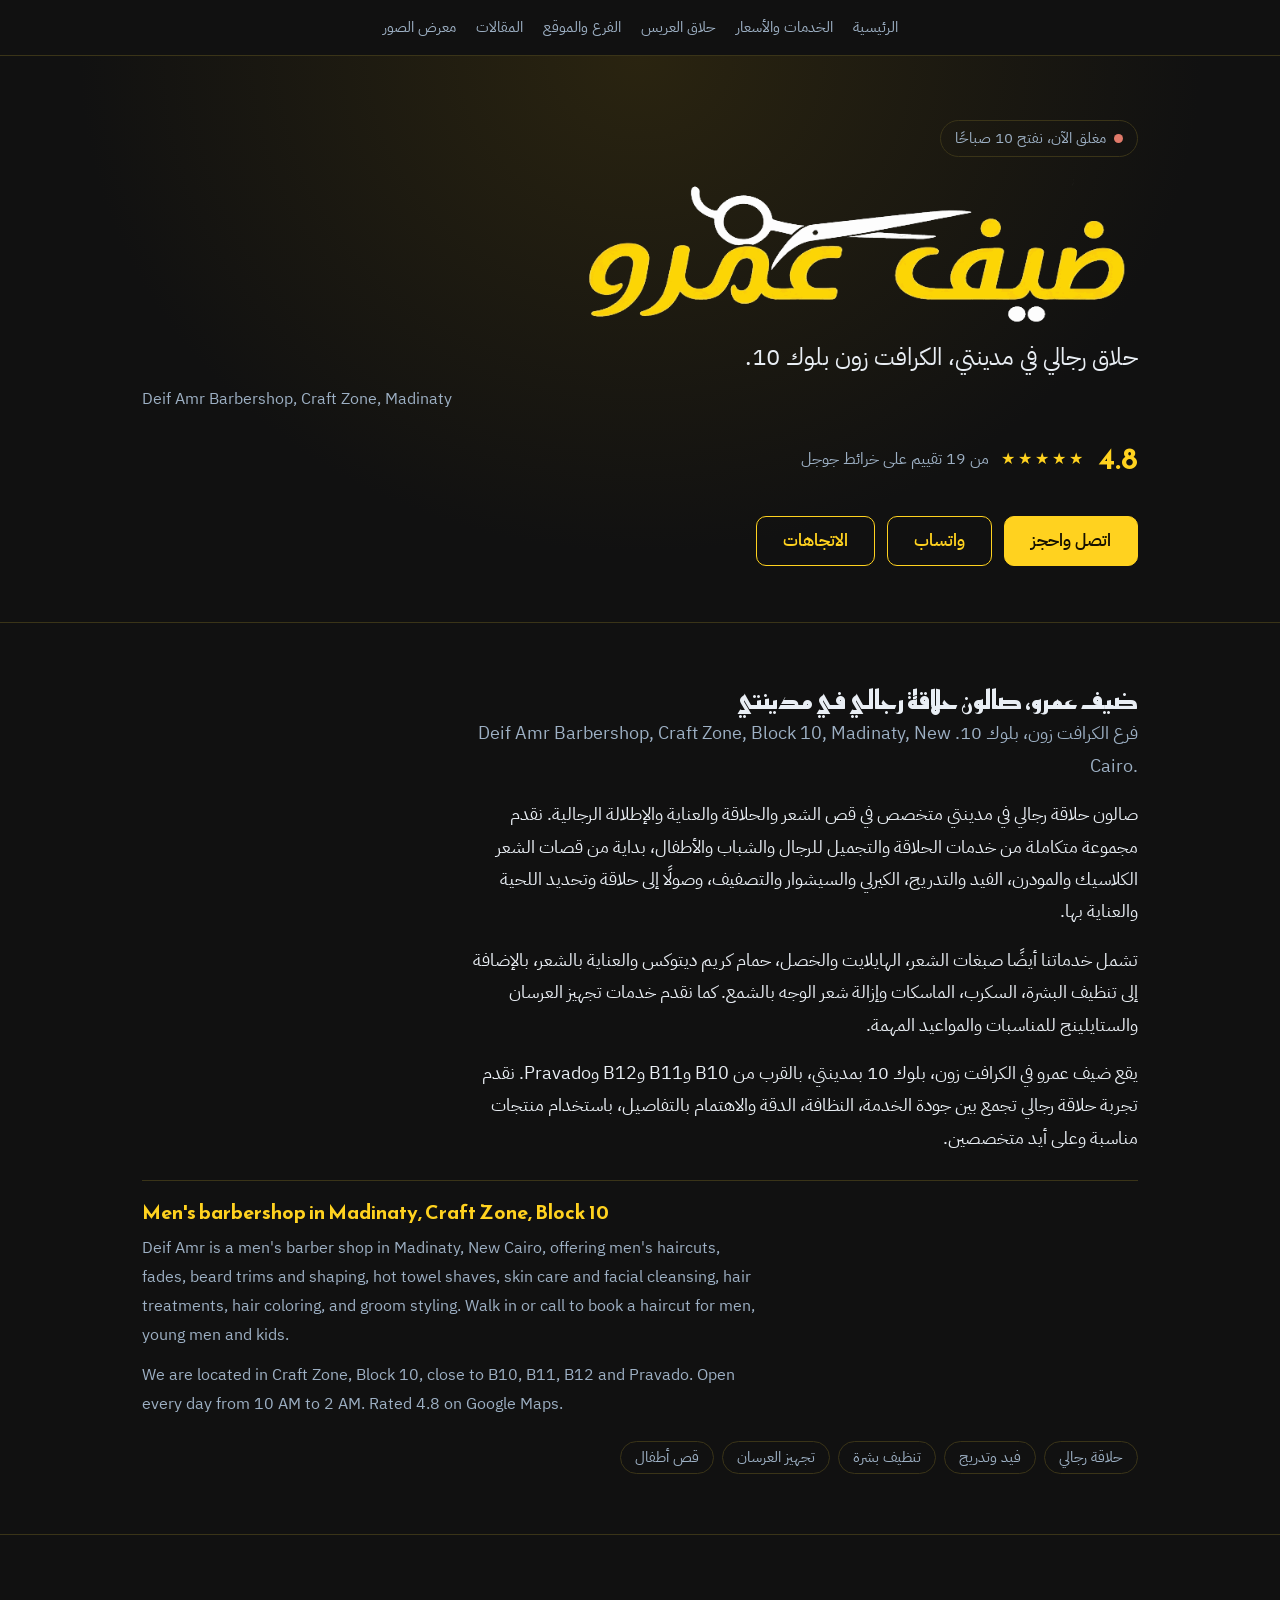
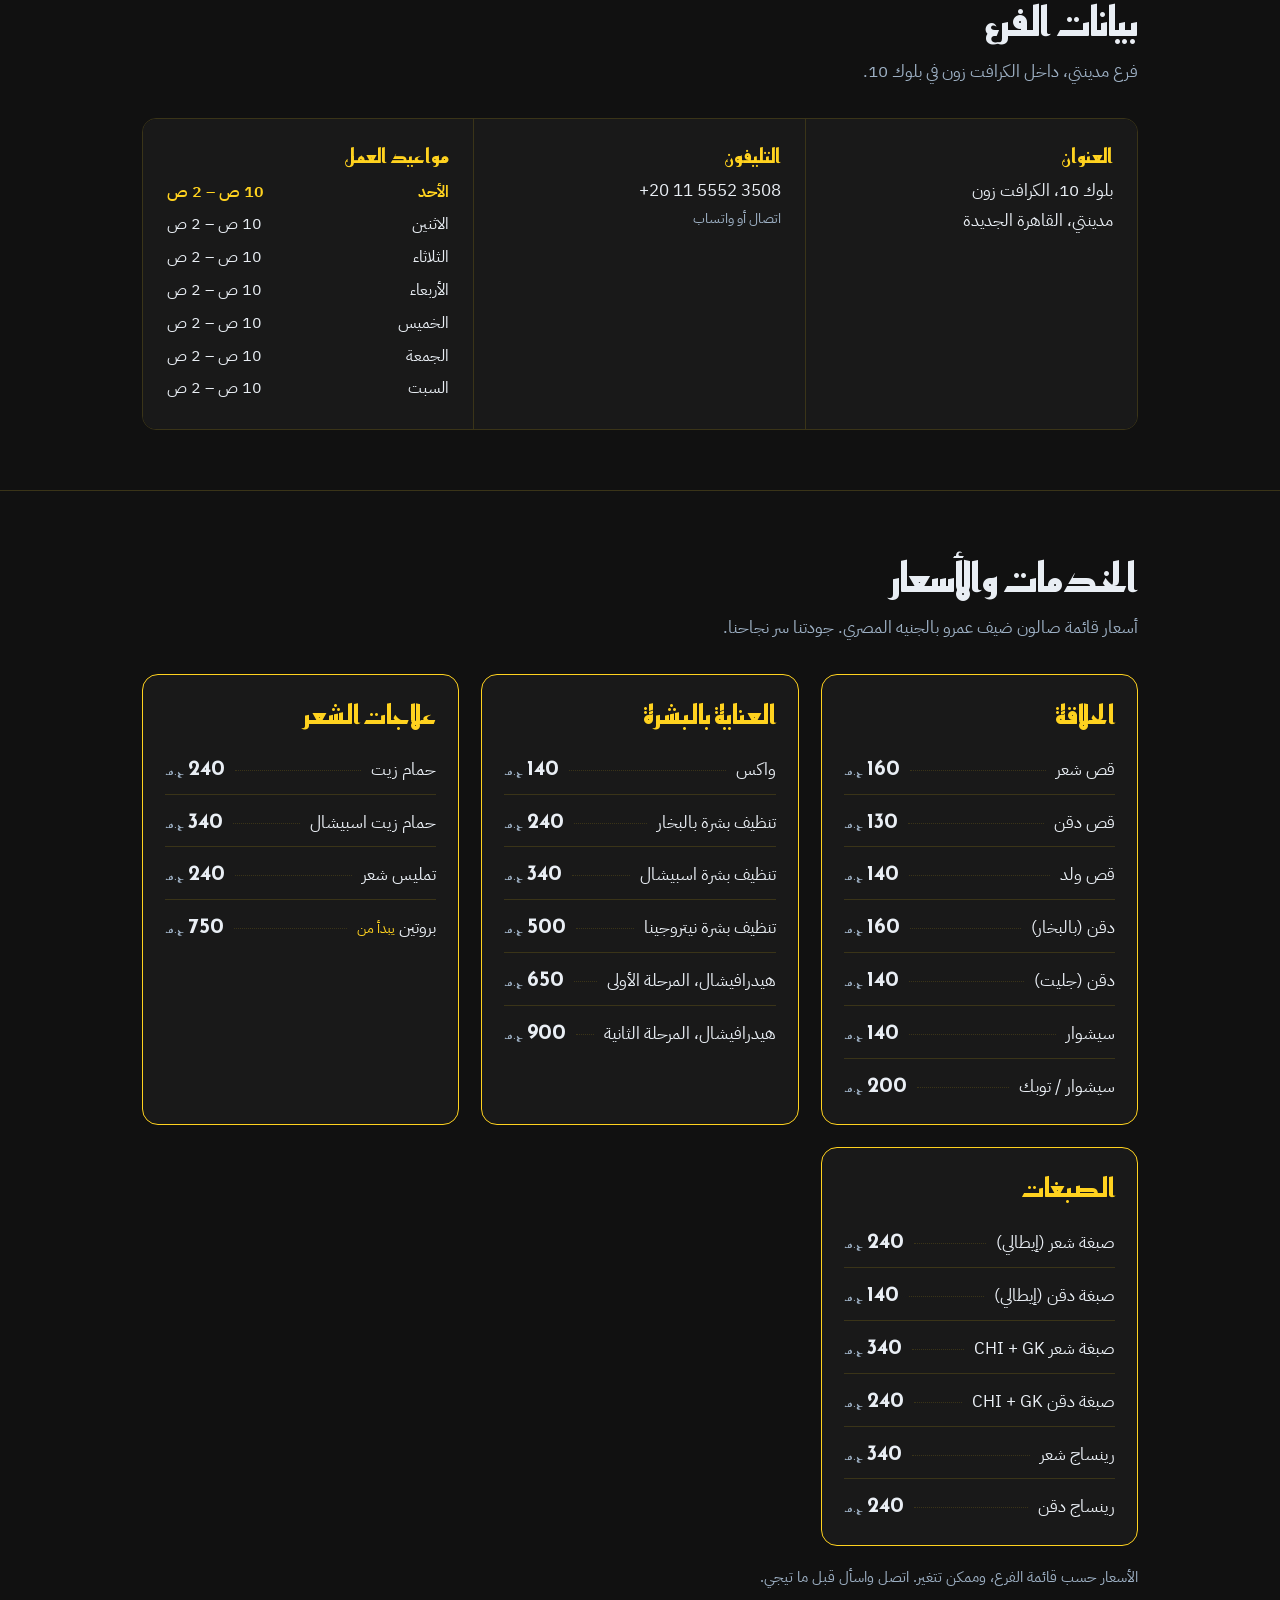
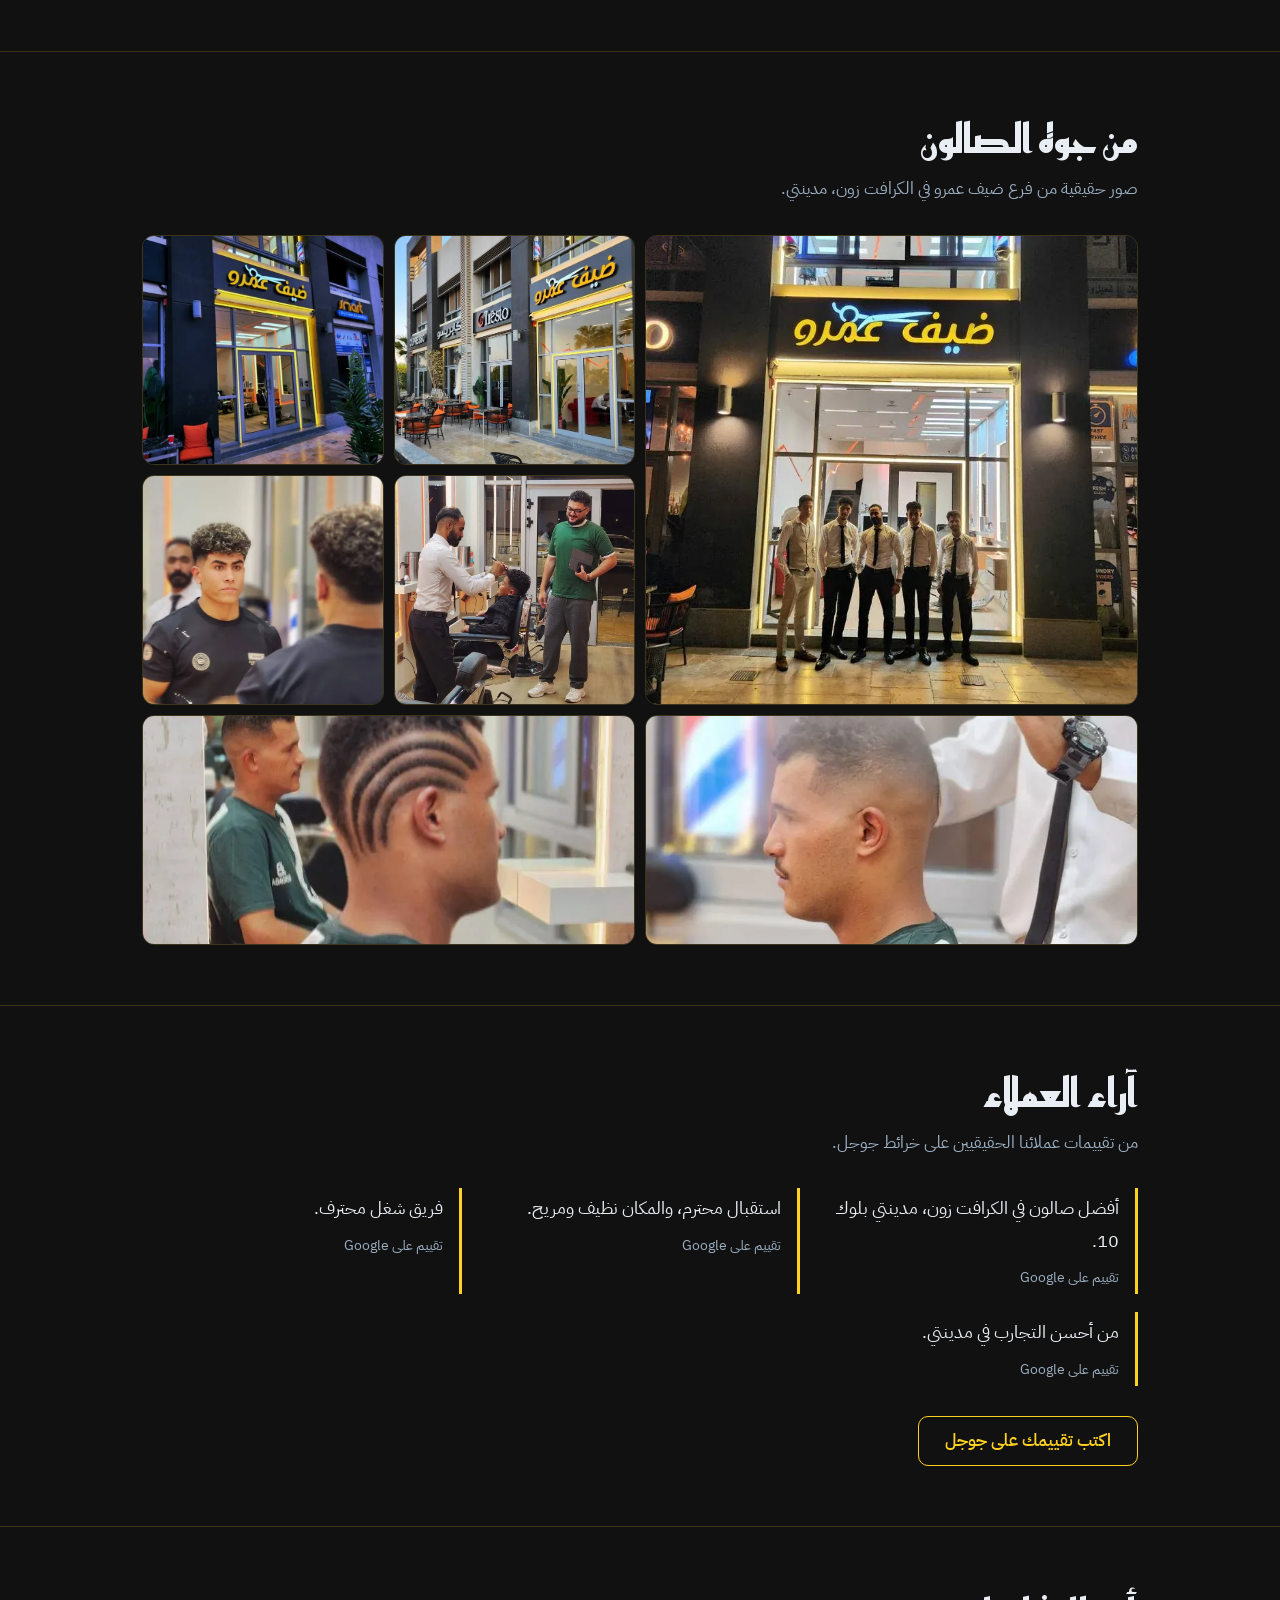
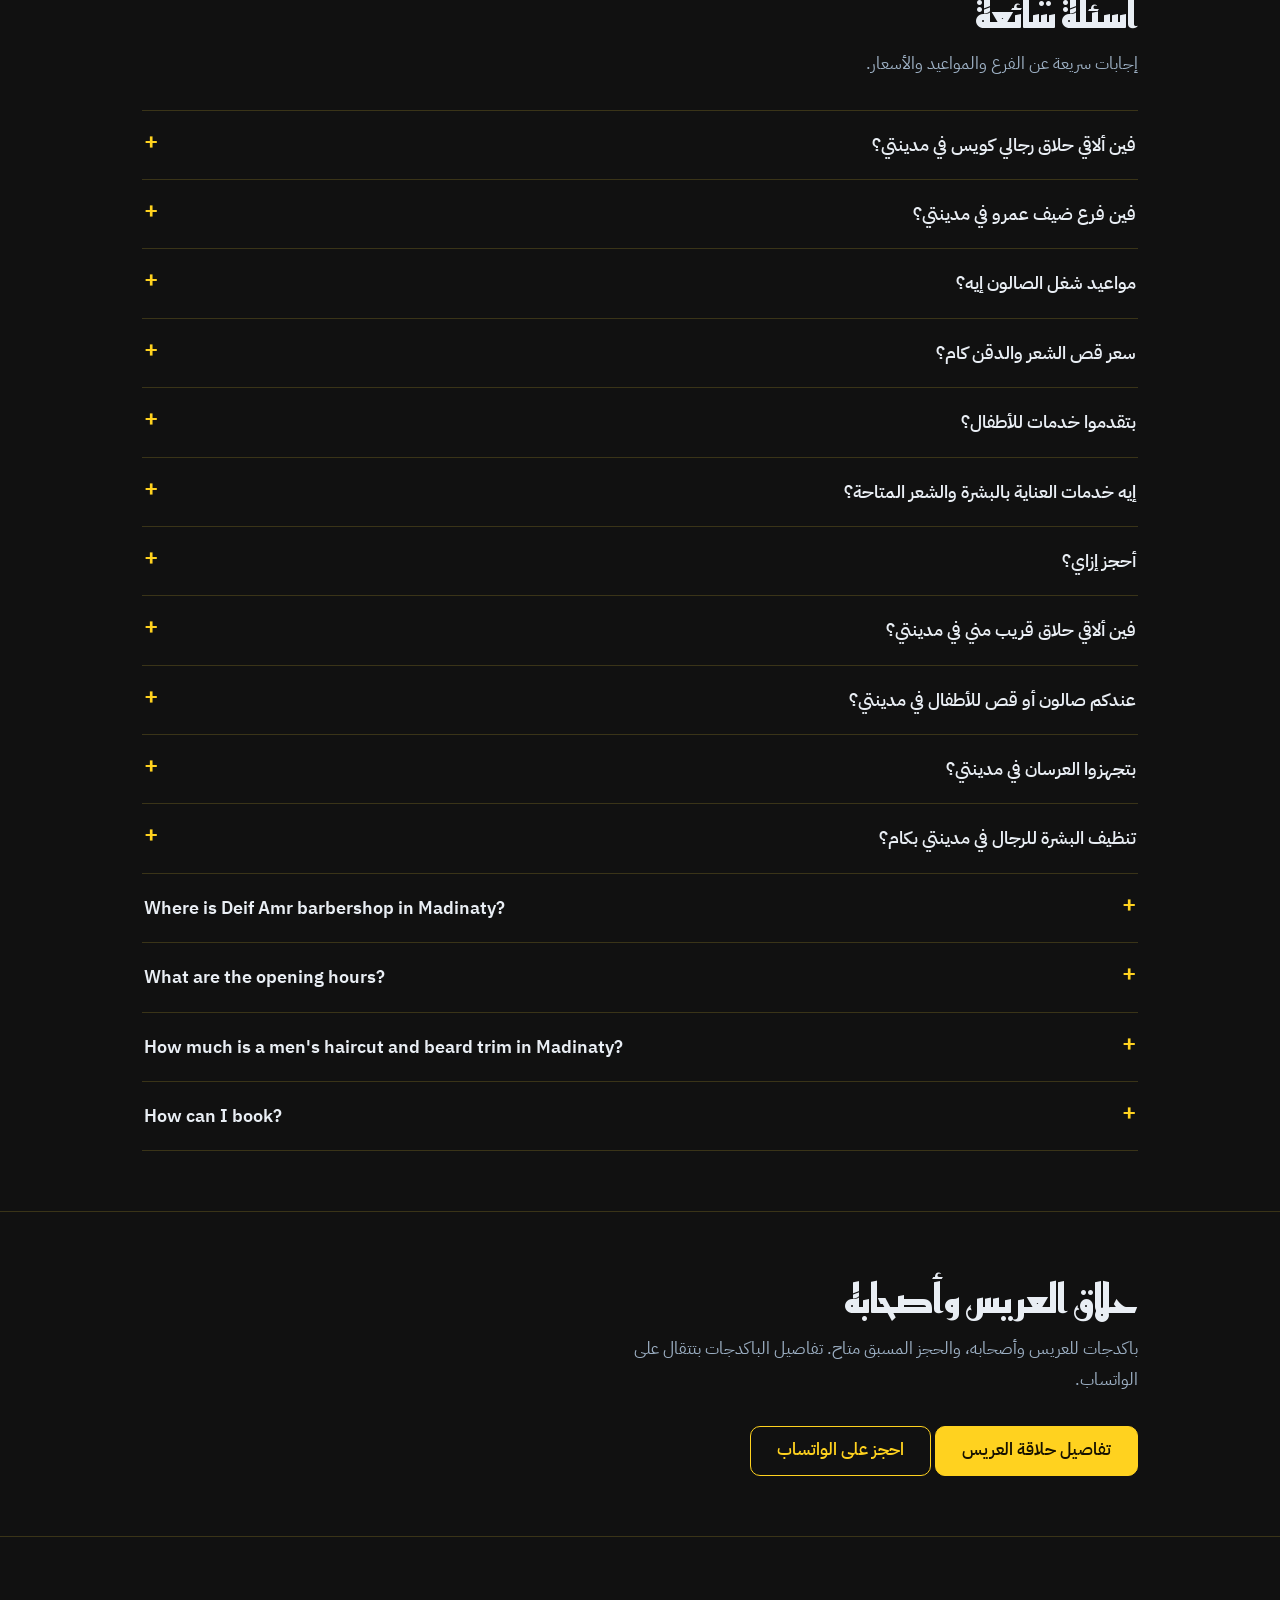
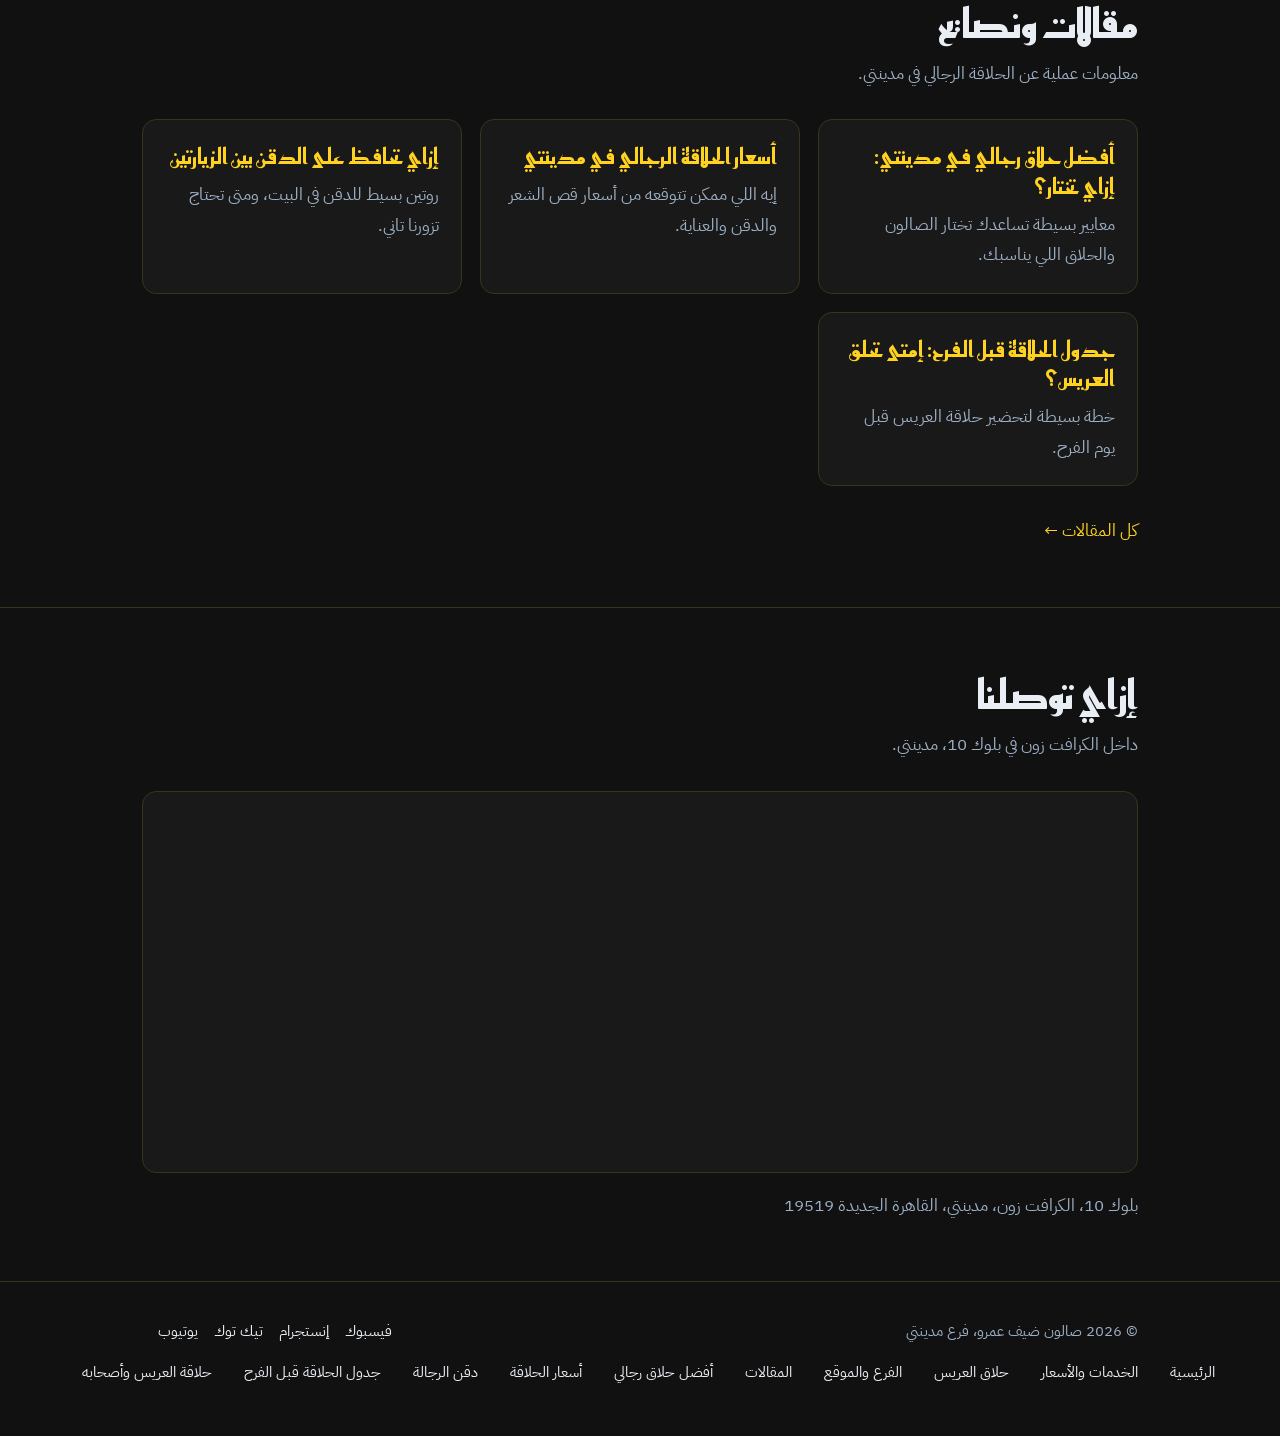
==== commit 24a0e84e: "Add files via upload" ====
--- a/index.html
+++ b/index.html
@@ -4,7 +4,7 @@
 <meta charset="utf-8">
 <meta name="viewport" content="width=device-width, initial-scale=1, viewport-fit=cover">
 <title>حلاق رجالي في مدينتي | صالون ضيف عمرو، الكرافت زون بلوك 10</title>
-<meta name="description" content="صالون ضيف عمرو، حلاق رجالي في مدينتي (الكرافت زون، بلوك 10): قص شعر وفيد وتدريج ودقن وتنظيف بشرة. تقييم 4.8 على خرائط جوجل، مفتوح يوميًا 10 ص حتى 2 ص. Deif Amr men's barbershop in Madinaty, Craft Zone, Block 10.">
+<meta name="description" content="صالون ضيف عمرو حلاق رجالي في الكرافت زون بلوك 10 مدينتي. قص شعر وفيد ودقن وتنظيف بشرة، وباكدجات للعريس. مفتوح يومياً من 10 ص لحد 2 ص.">
 <meta name="google-site-verification" content="iJb2Oazhjse13c5V6jwD9vAgNi7UqIL4i8FDpC48cYg" />
 <meta name="google-site-verification" content="p2BvHKPL-eeVJD3A9-b64MeWA4FvJCtRLkesO1QlZS8" />
 <link rel="canonical" href="https://deifamrsalon.vercel.app/">
@@ -22,25 +22,7 @@
 <link rel="preconnect" href="https://fonts.googleapis.com">
 <link rel="preconnect" href="https://fonts.gstatic.com" crossorigin>
 <link href="https://fonts.googleapis.com/css2?family=Reem+Kufi:wght@500;700&family=IBM+Plex+Sans+Arabic:wght@400;500;600&display=swap" rel="stylesheet">
-<script type="application/ld+json">
-{
-  "@context":"https://schema.org",
-  "@type":"BarberShop",
-  "url":"https://deifamrsalon.vercel.app/",
-  "image":"https://deifamrsalon.vercel.app/og-deif-amr-madinaty.jpg",
-  "name":"صالون ضيف عمرو",
-  "alternateName":["Deif Amr","Deif Amr Barbershop Madinaty"],
-  "description":"صالون حلاقة رجالي في الكرافت زون بلوك 10، مدينتي.",
-  "telephone":"+201155523508",
-  "address":{"@type":"PostalAddress","streetAddress":"بلوك 10، الكرافت زون، مدينتي","addressLocality":"القاهرة الجديدة","addressRegion":"القاهرة","postalCode":"19519","addressCountry":"EG"},
-  "geo":{"@type":"GeoCoordinates","latitude":30.077357,"longitude":31.6751165},
-  "openingHoursSpecification":[{"@type":"OpeningHoursSpecification","dayOfWeek":["Monday","Tuesday","Wednesday","Thursday","Friday","Saturday","Sunday"],"opens":"10:00","closes":"02:00"}],
-  "aggregateRating":{"@type":"AggregateRating","ratingValue":"4.8","reviewCount":"19"},
-  "hasMap":"https://www.google.com/maps/search/?api=1&query=30.077357,31.6751165&query_place_id=ChIJwVqhSTP1VxQRR6OQVAXI5ig",
-  "priceRange":"130 - 900 EGP",
-  "sameAs":["https://www.facebook.com/share/1DM6DU79tr/","https://www.instagram.com/deif_amr_salon1","https://www.tiktok.com/@deifamrsalon","https://youtube.com/@deif-amr"]
-}
-</script>
+<script type="application/ld+json">{"@context": "https://schema.org", "@type": "BarberShop", "url": "https://deifamrsalon.vercel.app/", "image": "https://deifamrsalon.vercel.app/og-deif-amr-madinaty.jpg", "name": "صالون ضيف عمرو", "alternateName": ["Deif Amr", "Deif Amr Barbershop Madinaty"], "description": "صالون حلاقة رجالي في الكرافت زون بلوك 10، مدينتي.", "telephone": "+201155523508", "address": {"@type": "PostalAddress", "streetAddress": "بلوك 10، الكرافت زون، مدينتي", "addressLocality": "القاهرة الجديدة", "addressRegion": "القاهرة", "postalCode": "19519", "addressCountry": "EG"}, "geo": {"@type": "GeoCoordinates", "latitude": 30.077357, "longitude": 31.6751165}, "openingHoursSpecification": [{"@type": "OpeningHoursSpecification", "dayOfWeek": ["Monday", "Tuesday", "Wednesday", "Thursday", "Friday", "Saturday", "Sunday"], "opens": "10:00", "closes": "02:00"}], "hasMap": "https://www.google.com/maps/search/?api=1&query=30.077357,31.6751165&query_place_id=ChIJwVqhSTP1VxQRR6OQVAXI5ig", "priceRange": "130 - 900 EGP", "sameAs": ["https://www.facebook.com/share/1DM6DU79tr/", "https://www.instagram.com/deif_amr_salon1", "https://www.tiktok.com/@deifamrsalon", "https://youtube.com/@deif-amr"]}</script>
 <script type="application/ld+json">
 {"@context": "https://schema.org", "@type": "FAQPage", "mainEntity": [{"@type": "Question", "name": "فين ألاقي حلاق قريب مني في مدينتي؟", "acceptedAnswer": {"@type": "Answer", "text": "فرع ضيف عمرو في الكرافت زون، بلوك 10، قريب من B10 وB11 وB12 وPravado. افتح الاتجاهات من الزر اللي في أول الصفحة."}},{"@type": "Question", "name": "عندكم صالون أو قص للأطفال في مدينتي؟", "acceptedAnswer": {"@type": "Answer", "text": "أيوه، فيه قص ولد بـ140 جنيه في فرع مدينتي."}},{"@type": "Question", "name": "بتجهزوا العرسان في مدينتي؟", "acceptedAnswer": {"@type": "Answer", "text": "أيوه، بنقدم تجهيز العرسان والستايلينج للمناسبات. اتصل أو ابعت واتساب واسأل عن التفاصيل."}},{"@type": "Question", "name": "تنظيف البشرة للرجال في مدينتي بكام؟", "acceptedAnswer": {"@type": "Answer", "text": "تنظيف بشرة بالبخار 240 جنيه، واسبيشال 340، ونيتروجينا 500، وهيدرافيشال من 650 لـ900 جنيه."}}, {"@type": "Question", "name": "فين ألاقي حلاق رجالي كويس في مدينتي؟", "acceptedAnswer": {"@type": "Answer", "text": "صالون ضيف عمرو في الكرافت زون، بلوك 10، وتقييمه 4.8 من 19 تقييم على خرائط جوجل، ومفتوح كل يوم من 10 الصبح لـ2 بعد منتصف الليل."}}, {"@type": "Question", "name": "فين فرع ضيف عمرو في مدينتي؟", "acceptedAnswer": {"@type": "Answer", "text": "الفرع في الكرافت زون، بلوك 10، مدينتي، القاهرة الجديدة، وقريب من B10 وB11 وB12 وPravado."}}, {"@type": "Question", "name": "مواعيد شغل الصالون إيه؟", "acceptedAnswer": {"@type": "Answer", "text": "مفتوحين كل يوم من 10 الصبح لحد 2 بعد منتصف الليل."}}, {"@type": "Question", "name": "سعر قص الشعر والدقن كام؟", "acceptedAnswer": {"@type": "Answer", "text": "قص الشعر 160 جنيه، وقص الدقن 130 جنيه، وقص الولد 140 جنيه. الأسعار حسب قائمة الفرع وممكن تتغير."}}, {"@type": "Question", "name": "بتقدموا خدمات للأطفال؟", "acceptedAnswer": {"@type": "Answer", "text": "أيوه، فيه قص ولد بـ140 جنيه."}}, {"@type": "Question", "name": "إيه خدمات العناية بالبشرة والشعر المتاحة؟", "acceptedAnswer": {"@type": "Answer", "text": "تنظيف بشرة بالبخار واسبيشال ونيتروجينا وهيدرافيشال، وحمام زيت وتمليس وبروتين، وصبغات شعر ودقن."}}, {"@type": "Question", "name": "أحجز إزاي؟", "acceptedAnswer": {"@type": "Answer", "text": "اتصل على 01155523508 أو ابعت واتساب على نفس الرقم."}}, {"@type": "Question", "name": "Where is Deif Amr barbershop in Madinaty?", "acceptedAnswer": {"@type": "Answer", "text": "Craft Zone, Block 10, Madinaty, New Cairo, close to B10, B11, B12 and Pravado."}},{"@type": "Question", "name": "What are the opening hours?", "acceptedAnswer": {"@type": "Answer", "text": "Open every day from 10 AM to 2 AM."}},{"@type": "Question", "name": "How much is a men's haircut and beard trim in Madinaty?", "acceptedAnswer": {"@type": "Answer", "text": "A haircut is 160 EGP, a beard trim is 130 EGP and a kids haircut is 140 EGP. Prices follow the branch menu and may change."}},{"@type": "Question", "name": "How can I book?", "acceptedAnswer": {"@type": "Answer", "text": "Call +20 11 5552 3508 or message us on WhatsApp."}}]}
 </script>
@@ -184,6 +166,8 @@
 .card p{color:var(--mute)}
 .backlink{display:inline-block;margin-top:30px;color:var(--neon)}
 </style>
+<script type="application/ld+json">{"@context": "https://schema.org", "@type": "WebSite", "name": "صالون ضيف عمرو", "alternateName": ["Deif Amr Salon", "Deif Amr Barbershop Madinaty", "ضيف عمرو"], "url": "https://deifamrsalon.vercel.app/", "inLanguage": "ar-EG"}</script>
+<style>.en-title{font-size:20px;color:var(--neon);margin-bottom:8px}</style>
 </head>
 <body>
 
@@ -192,7 +176,7 @@
   <a href="/services.html">الخدمات والأسعار</a>
   <a href="/grooms.html">حلاق العريس</a>
   <a href="/location.html">الفرع والموقع</a>
-  <a href="/blog/index.html">المقالات</a>
+  <a href="/blog.html">المقالات</a><a href="/gallery.html">معرض الصور</a>
 </nav>
 <header class="hero">
   <div class="wrap">
@@ -218,7 +202,7 @@
     <p>تشمل خدماتنا أيضًا صبغات الشعر، الهايلايت والخصل، حمام كريم ديتوكس والعناية بالشعر، بالإضافة إلى تنظيف البشرة، السكرب، الماسكات وإزالة شعر الوجه بالشمع. كما نقدم خدمات تجهيز العرسان والستايلينج للمناسبات والمواعيد المهمة.</p>
     <p>يقع ضيف عمرو في الكرافت زون، بلوك 10 بمدينتي، بالقرب من B10 وB11 وB12 وPravado. نقدم تجربة حلاقة رجالي تجمع بين جودة الخدمة، النظافة، الدقة والاهتمام بالتفاصيل، باستخدام منتجات مناسبة وعلى أيد متخصصين.</p>
     <div class="en" lang="en" dir="ltr">
-      <h3>Men's barbershop in Madinaty, Craft Zone, Block 10</h3>
+      <h2 class="en-title">Men's barbershop in Madinaty, Craft Zone, Block 10</h2>
       <p>Deif Amr is a men's barber shop in Madinaty, New Cairo, offering men's haircuts, fades, beard trims and shaping, hot towel shaves, skin care and facial cleansing, hair treatments, hair coloring, and groom styling. Walk in or call to book a haircut for men, young men and kids.</p>
       <p>We are located in Craft Zone, Block 10, close to B10, B11, B12 and Pravado. Open every day from 10 AM to 2 AM. Rated 4.8 on Google Maps.</p>
     </div>
@@ -294,13 +278,13 @@
     <h2>من جوه الصالون</h2>
     <p class="lead">صور حقيقية من فرع ضيف عمرو في الكرافت زون، مدينتي.</p>
     <div class="gal">
-      <figure class="big"><img src="deif-amr-madinaty-barbers-team-night.jpg" alt="فريق الحلاقين أمام صالون ضيف عمرو في الكرافت زون مدينتي ليلًا" loading="lazy" decoding="async" style="object-position:50% 60%"></figure>
-      <figure class=""><img src="deif-amr-madinaty-craft-zone-storefront.jpg" alt="واجهة صالون ضيف عمرو للحلاقة الرجالي في الكرافت زون بلوك 10 مدينتي" loading="lazy" decoding="async" style="object-position:70% 40%"></figure>
-      <figure class=""><img src="deif-amr-madinaty-entrance-evening.jpg" alt="مدخل صالون ضيف عمرو في مدينتي وقت الغروب" loading="lazy" decoding="async" style="object-position:50% 50%"></figure>
-      <figure class=""><img src="deif-amr-madinaty-salon-interior.jpg" alt="قص شعر طفل داخل صالون ضيف عمرو بمدينتي" loading="lazy" decoding="async" style="object-position:35% 45%"></figure>
-      <figure class=""><img src="deif-amr-madinaty-curly-hair-highlights.jpg" alt="قصة شعر كيرلي مع هايلايت في ضيف عمرو مدينتي" loading="lazy" decoding="async" style="object-position:40% 38%"></figure>
-      <figure class="wide"><img src="deif-amr-madinaty-fade-haircut.jpg" alt="قصة فيد وتدريج مع تصفيف بالسبراي في صالون ضيف عمرو" loading="lazy" decoding="async" style="object-position:50% 35%"></figure>
-      <figure class="wide"><img src="deif-amr-madinaty-braids-haircut.jpg" alt="تصميم ضفائر مع فيد في صالون حلاقة رجالي بمدينتي" loading="lazy" decoding="async" style="object-position:50% 30%"></figure>
+      <figure class="big"><img src="deif-amr-madinaty-barbers-team-night.webp" alt="فريق الحلاقين أمام صالون ضيف عمرو في الكرافت زون مدينتي ليلًا" loading="lazy" decoding="async" style="object-position:50% 60%"></figure>
+      <figure class=""><img src="deif-amr-madinaty-craft-zone-storefront.webp" alt="واجهة صالون ضيف عمرو للحلاقة الرجالي في الكرافت زون بلوك 10 مدينتي" loading="lazy" decoding="async" style="object-position:70% 40%"></figure>
+      <figure class=""><img src="deif-amr-madinaty-entrance-evening.webp" alt="مدخل صالون ضيف عمرو في مدينتي وقت الغروب" loading="lazy" decoding="async" style="object-position:50% 50%"></figure>
+      <figure class=""><img src="deif-amr-madinaty-salon-interior.webp" alt="قص شعر طفل داخل صالون ضيف عمرو بمدينتي" loading="lazy" decoding="async" style="object-position:35% 45%"></figure>
+      <figure class=""><img src="deif-amr-madinaty-curly-hair-highlights.webp" alt="قصة شعر كيرلي مع هايلايت في ضيف عمرو مدينتي" loading="lazy" decoding="async" style="object-position:40% 38%"></figure>
+      <figure class="wide"><img src="deif-amr-madinaty-fade-haircut.webp" alt="قصة فيد وتدريج مع تصفيف بالسبراي في صالون ضيف عمرو" loading="lazy" decoding="async" style="object-position:50% 35%"></figure>
+      <figure class="wide"><img src="deif-amr-madinaty-braids-haircut.webp" alt="تصميم ضفائر مع فيد في صالون حلاقة رجالي بمدينتي" loading="lazy" decoding="async" style="object-position:50% 30%"></figure>
     </div>
   </div>
 </section>
@@ -356,12 +340,12 @@
     <h2>مقالات ونصايح</h2>
     <p class="lead">معلومات عملية عن الحلاقة الرجالي في مدينتي.</p>
     <div class="cards">
-      <a class="card" href="/blog/afdal-hallaq-madinaty.html"><h3>أفضل حلاق رجالي في مدينتي: إزاي تختار؟</h3><p>معايير بسيطة تساعدك تختار الصالون والحلاق اللي يناسبك.</p></a>
-      <a class="card" href="/blog/prices-madinaty.html"><h3>أسعار الحلاقة الرجالي في مدينتي</h3><p>إيه اللي ممكن تتوقعه من أسعار قص الشعر والدقن والعناية.</p></a>
-      <a class="card" href="/blog/beard-care.html"><h3>إزاي تحافظ على الدقن بين الزيارتين</h3><p>روتين بسيط للدقن في البيت، ومتى تحتاج تزورنا تاني.</p></a>
-      <a class="card" href="/blog/hallaq-groom-before-wedding.html"><h3>جدول الحلاقة قبل الفرح: إمتى تحلق العريس؟</h3><p>خطة بسيطة لتحضير حلاقة العريس قبل يوم الفرح.</p></a>
-    </div>
-    <a class="backlink" href="/blog/index.html">كل المقالات ←</a>
+      <a class="card" href="/afdal-hallaq-madinaty.html"><h3>أفضل حلاق رجالي في مدينتي: إزاي تختار؟</h3><p>معايير بسيطة تساعدك تختار الصالون والحلاق اللي يناسبك.</p></a>
+      <a class="card" href="/prices-madinaty.html"><h3>أسعار الحلاقة الرجالي في مدينتي</h3><p>إيه اللي ممكن تتوقعه من أسعار قص الشعر والدقن والعناية.</p></a>
+      <a class="card" href="/beard-care.html"><h3>إزاي تحافظ على الدقن بين الزيارتين</h3><p>روتين بسيط للدقن في البيت، ومتى تحتاج تزورنا تاني.</p></a>
+      <a class="card" href="/hallaq-groom-before-wedding.html"><h3>جدول الحلاقة قبل الفرح: إمتى تحلق العريس؟</h3><p>خطة بسيطة لتحضير حلاقة العريس قبل يوم الفرح.</p></a>
+    </div>
+    <a class="backlink" href="/blog.html">كل المقالات ←</a>
   </div>
 </section>
 <section id="location">
@@ -384,6 +368,7 @@
       <div class="social"><a href="https://www.facebook.com/share/1DM6DU79tr/" rel="noopener">فيسبوك</a><a href="https://www.instagram.com/deif_amr_salon1" rel="noopener">إنستجرام</a><a href="https://www.tiktok.com/@deifamrsalon" rel="noopener">تيك توك</a><a href="https://youtube.com/@deif-amr" rel="noopener">يوتيوب</a></div>
     </div>
   </div>
+<nav class="fnav" aria-label="روابط سريعة" style="display:flex;flex-wrap:wrap;gap:8px 16px;justify-content:center;margin:14px 0"><a href="/">الرئيسية</a><a href="/services.html">الخدمات والأسعار</a><a href="/grooms.html">حلاق العريس</a><a href="/location.html">الفرع والموقع</a><a href="/blog.html">المقالات</a><a href="/afdal-hallaq-madinaty.html">أفضل حلاق رجالي</a><a href="/prices-madinaty.html">أسعار الحلاقة</a><a href="/beard-care.html">دقن الرجالة</a><a href="/hallaq-groom-before-wedding.html">جدول الحلاقة قبل الفرح</a><a href="/groom-friends-haircut.html">حلاقة العريس وأصحابه</a></nav>
 </footer>
 
 <div class="bar">
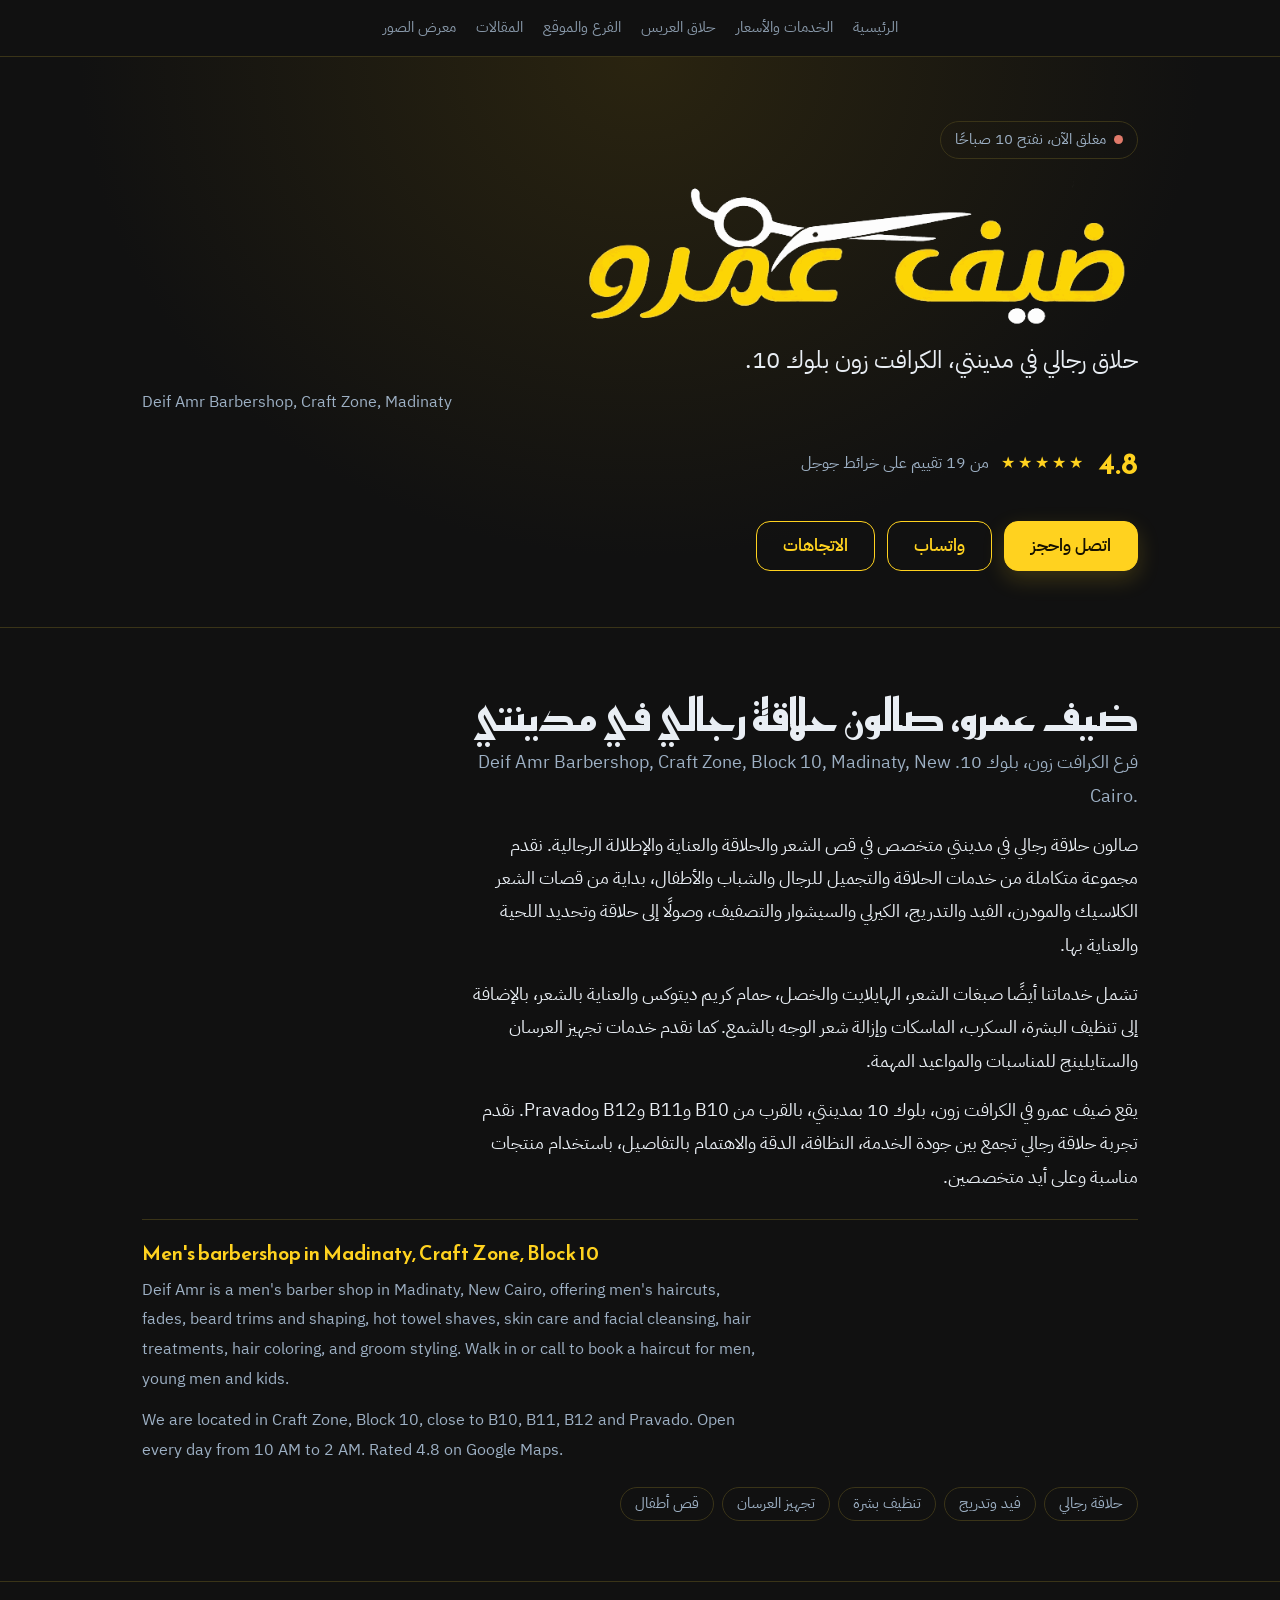
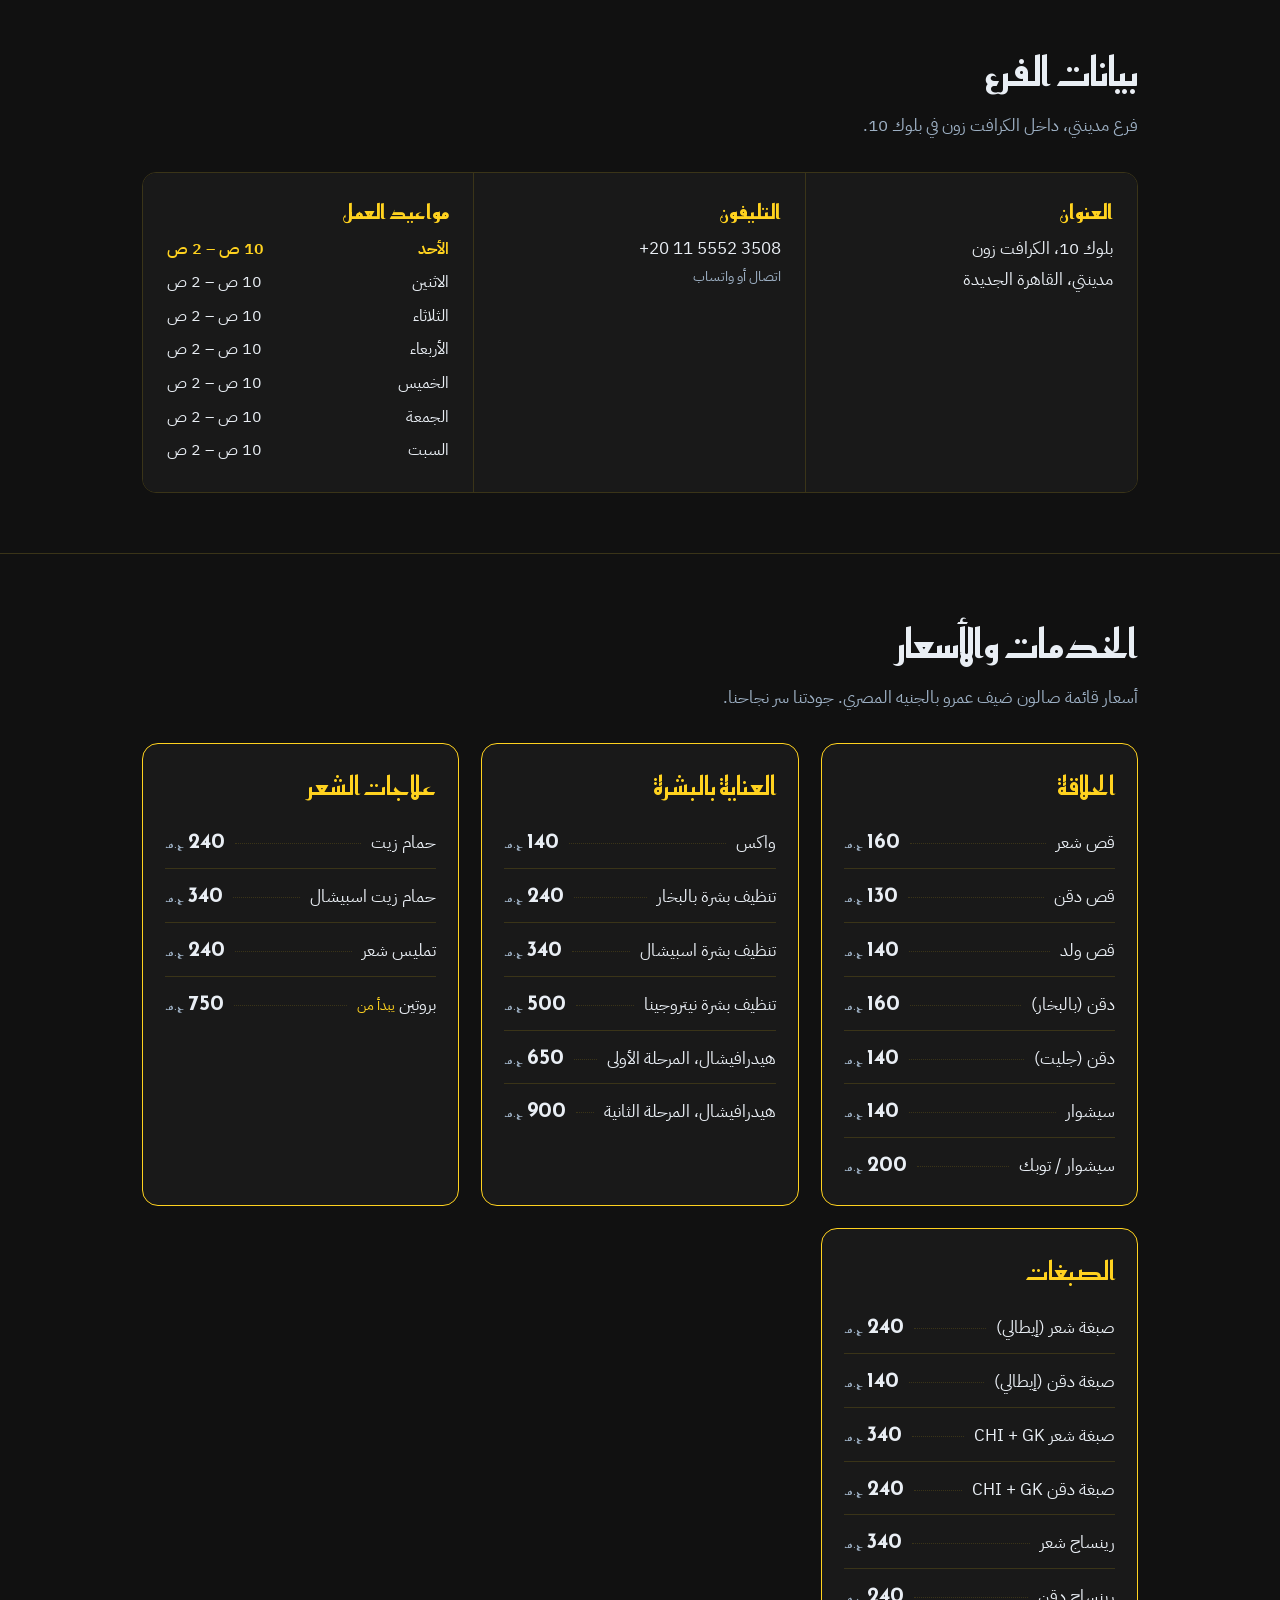
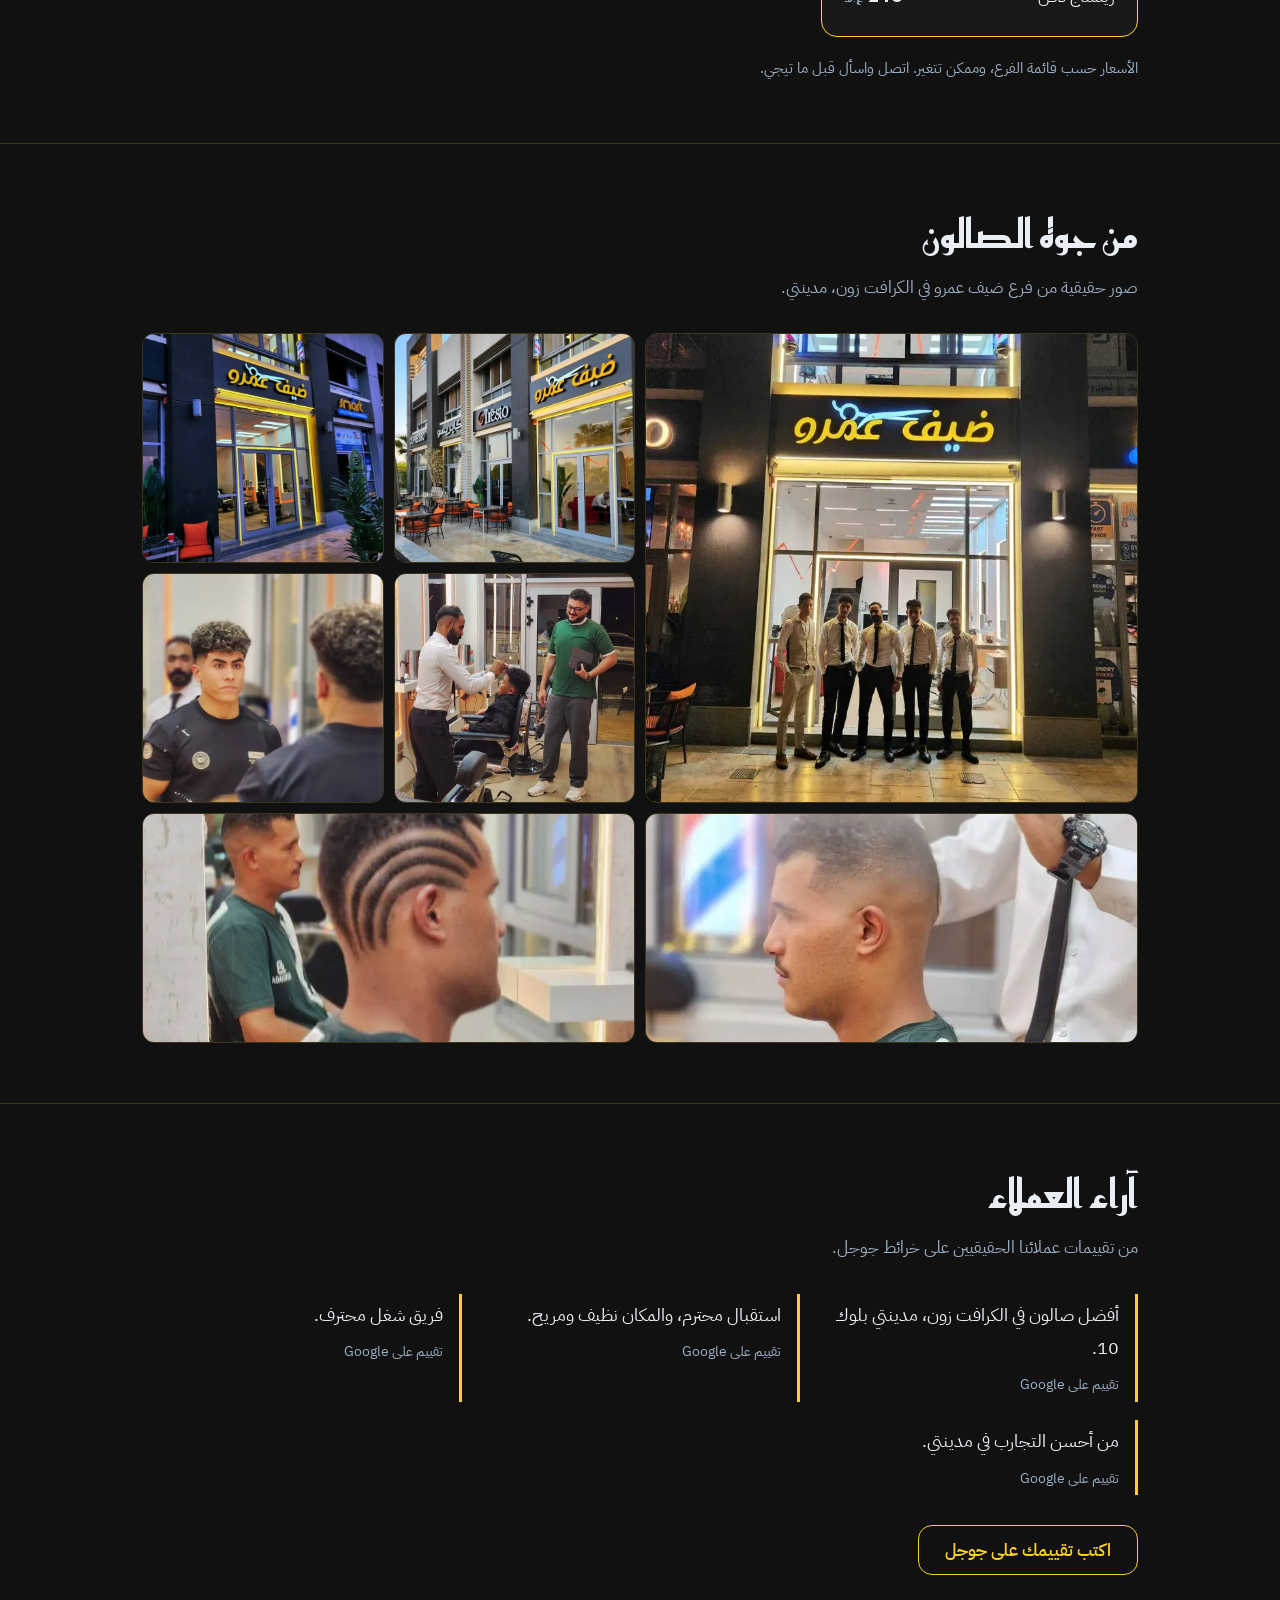
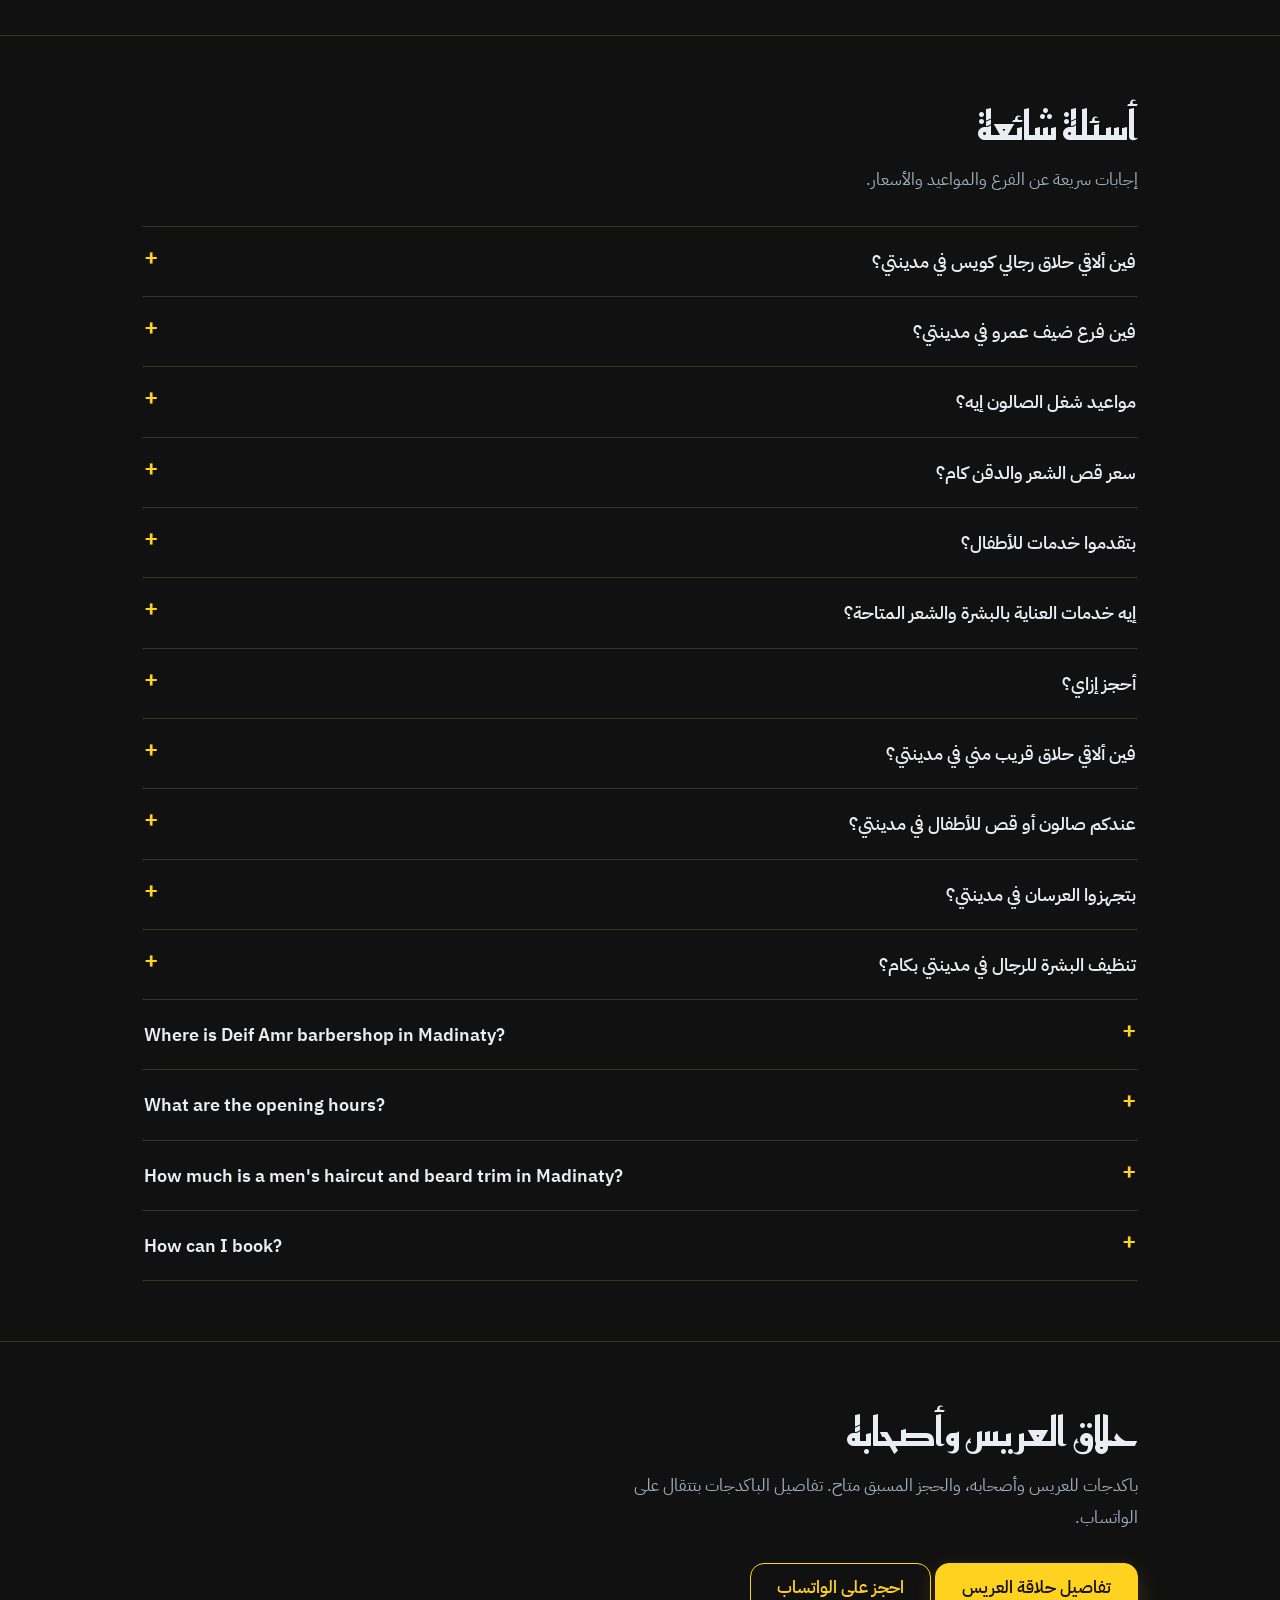
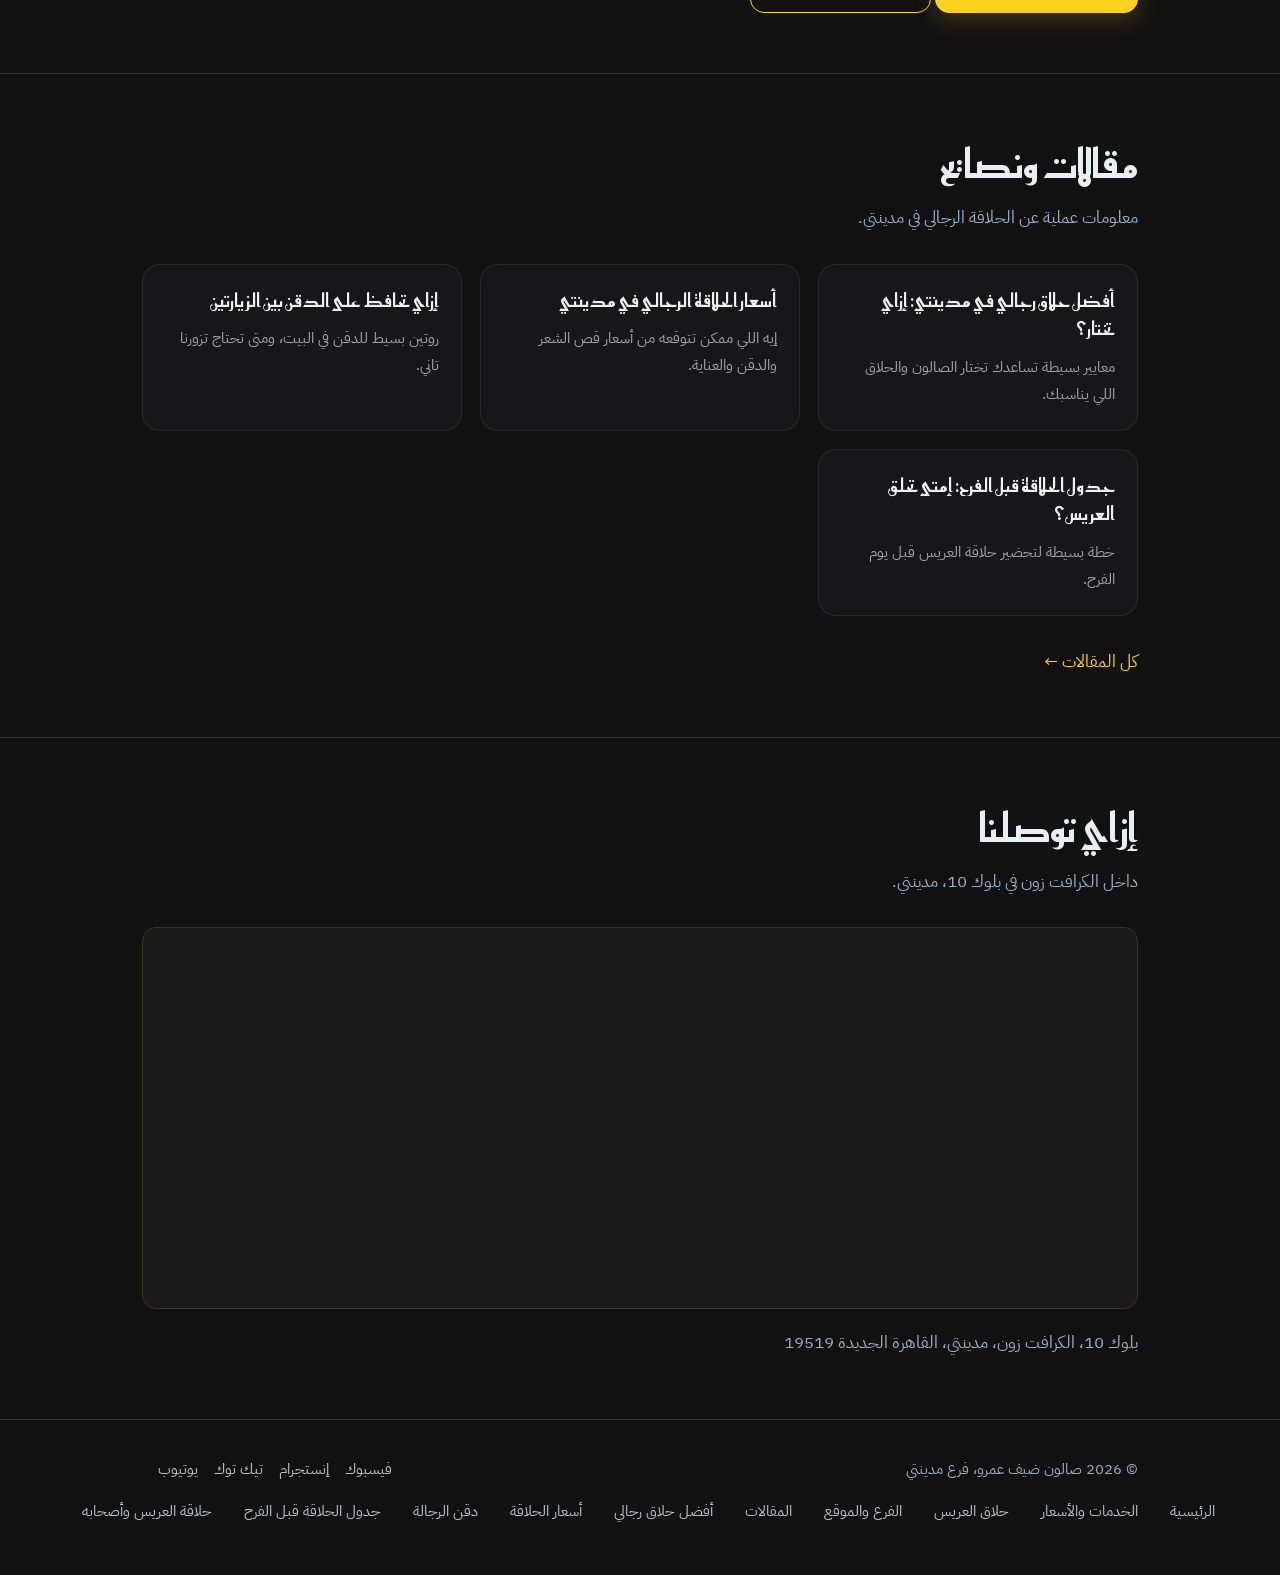
==== commit fb541b40: "Add files via upload" ====
--- a/index.html
+++ b/index.html
@@ -168,6 +168,7 @@
 </style>
 <script type="application/ld+json">{"@context": "https://schema.org", "@type": "WebSite", "name": "صالون ضيف عمرو", "alternateName": ["Deif Amr Salon", "Deif Amr Barbershop Madinaty", "ضيف عمرو"], "url": "https://deifamrsalon.vercel.app/", "inLanguage": "ar-EG"}</script>
 <style>.en-title{font-size:20px;color:var(--neon);margin-bottom:8px}</style>
+<link rel="stylesheet" href="/polish.css">
 </head>
 <body>
 
@@ -180,7 +181,7 @@
 </nav>
 <header class="hero">
   <div class="wrap">
-    <span class="status" id="status" aria-live="polite"><span class="dot"></span><span id="statusText">جارٍ التحقق من المواعيد</span></span>
+    <span class="status" id="status" aria-live="polite"><span class="dot"></span><span id="statusText">مفتوح الآن، من 10 ص لحد 2 ص</span></span>
     <div class="logo"><img src="[data-uri]" width="695" height="185" alt="ضيف عمرو"><span class="sr">ضيف عمرو، حلاق رجالي وصالون حلاقة في مدينتي، الكرافت زون بلوك 10 | Deif Amr men's barbershop in Madinaty</span></div>
     <p class="sub">حلاق رجالي في مدينتي، الكرافت زون بلوك 10.</p>
     <p class="rate" lang="en" dir="ltr" style="margin-top:6px">Deif Amr Barbershop, Craft Zone, Madinaty</p>
--- a/polish.css
+++ b/polish.css
@@ -0,0 +1,19 @@
+/* تحسين الشكل: خطوط أهدى، ألوان أنعم، مسافات مريحة */
+body{line-height:1.85}
+h1{font-weight:600;letter-spacing:0;font-size:clamp(30px,5vw,44px);line-height:1.3}
+h2,h3{font-weight:600;letter-spacing:0;line-height:1.5}
+.card{border:1px solid rgba(255,255,255,.08);border-radius:18px;background:#17171b;transition:transform .25s ease,border-color .25s ease,box-shadow .25s ease}
+.card:hover{transform:translateY(-3px);border-color:rgba(255,210,31,.4);box-shadow:0 12px 30px rgba(0,0,0,.35)}
+.card h2,.card h3{color:#f2f2f2;font-size:19px;margin-bottom:10px}
+.card p{color:#a4a4ad;font-size:15px;line-height:1.8}
+.article p,.article li{font-size:17px;line-height:2}
+.article h2{margin-top:46px;font-size:24px}
+.nav a{opacity:.85;transition:opacity .2s,color .2s}
+.nav a:hover{opacity:1;color:var(--neon,#ffd21f)}
+footer a{opacity:.8;transition:opacity .2s}
+footer a:hover{opacity:1}
+.btn{border-radius:14px;transition:transform .2s ease,box-shadow .2s ease}
+.btn:hover{transform:translateY(-1px)}
+.btn.main{box-shadow:0 8px 22px rgba(255,210,31,.18)}
+.pagehead{padding-top:54px;padding-bottom:34px}
+.pagehead p{color:#9d9da6;font-size:17px}
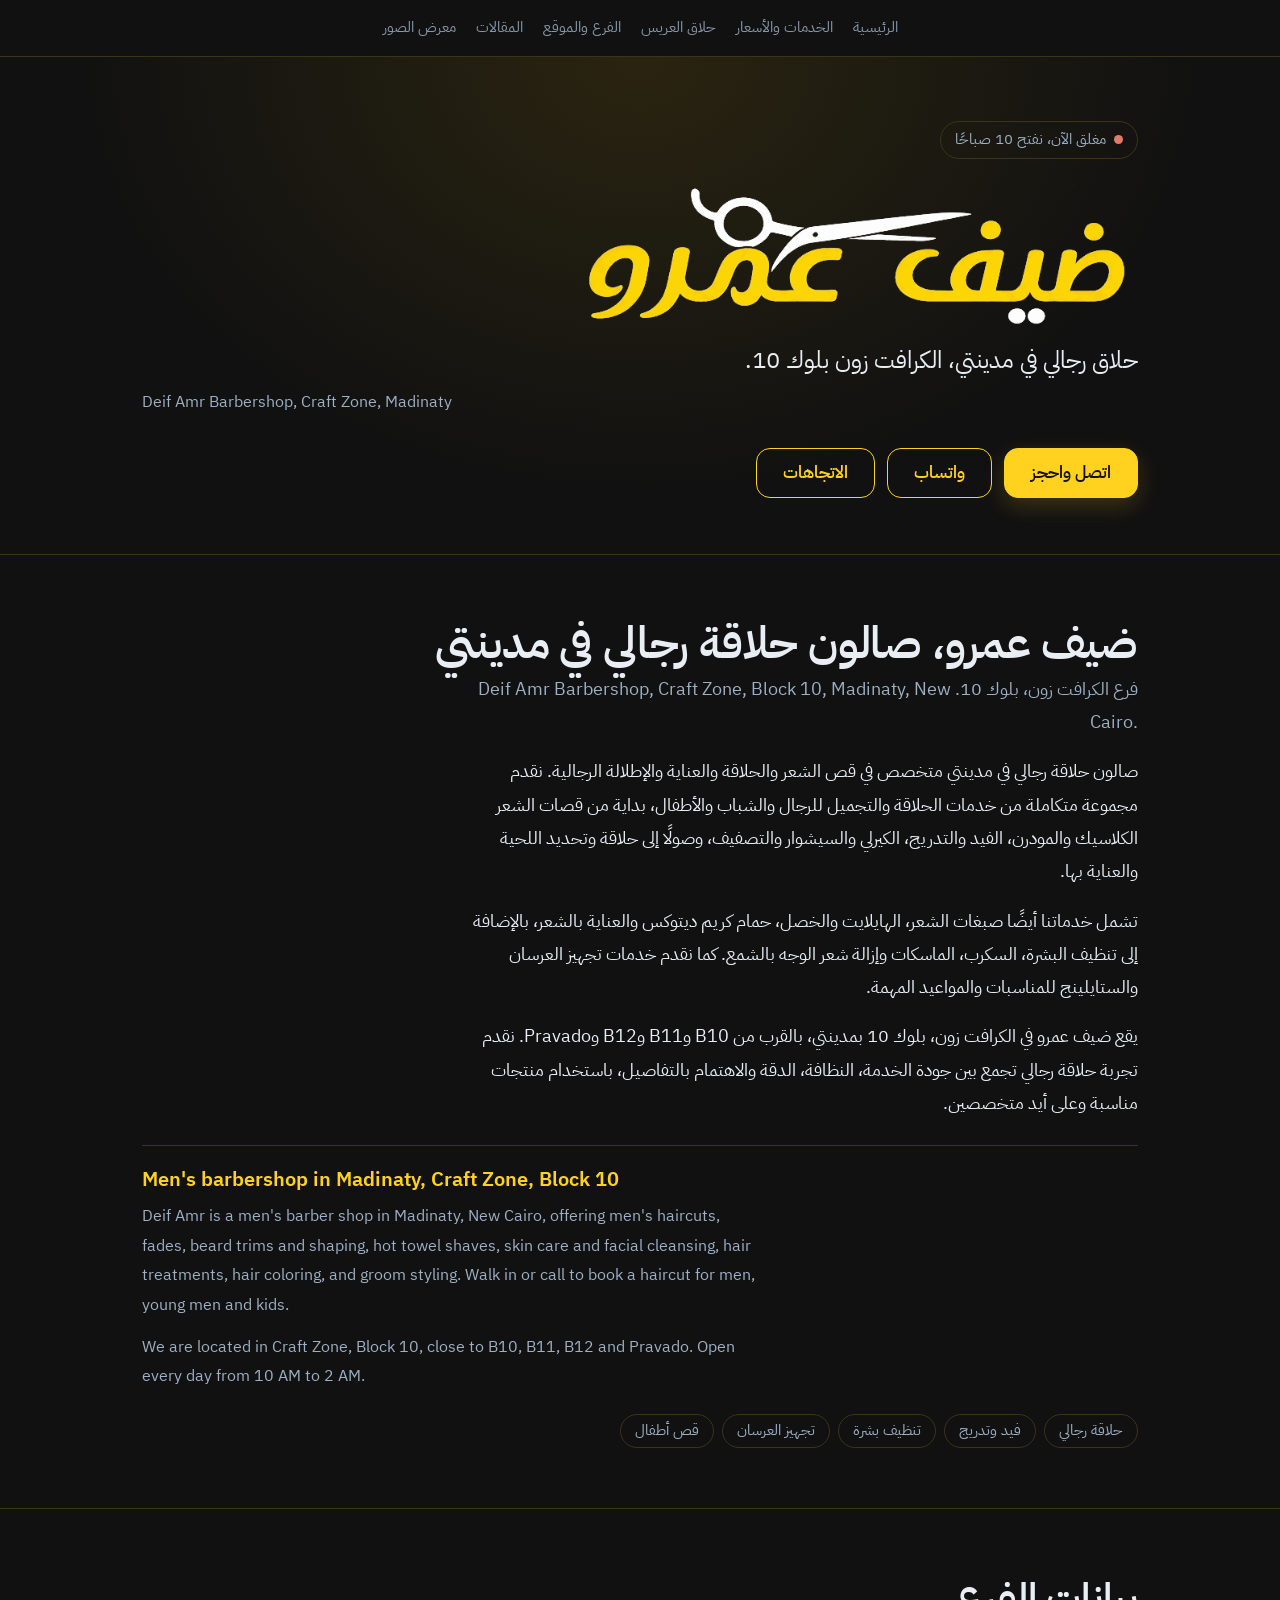
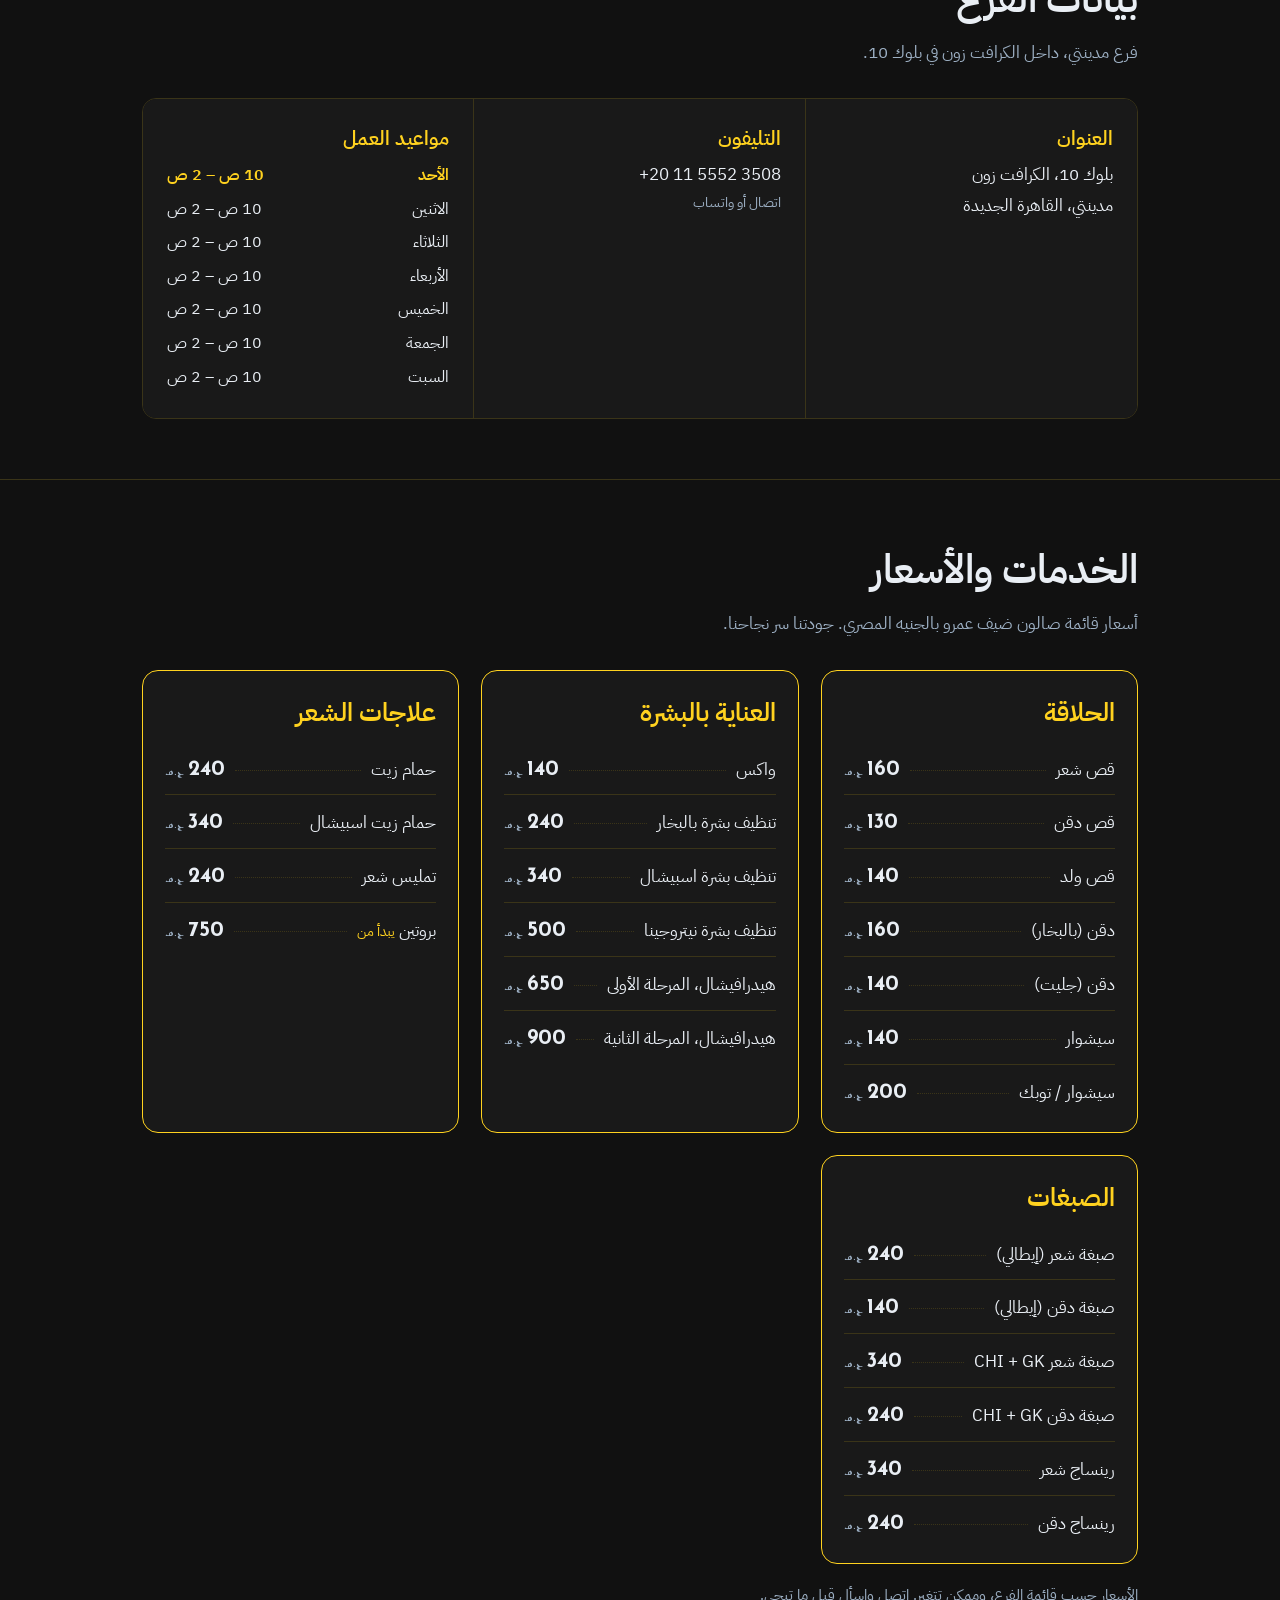
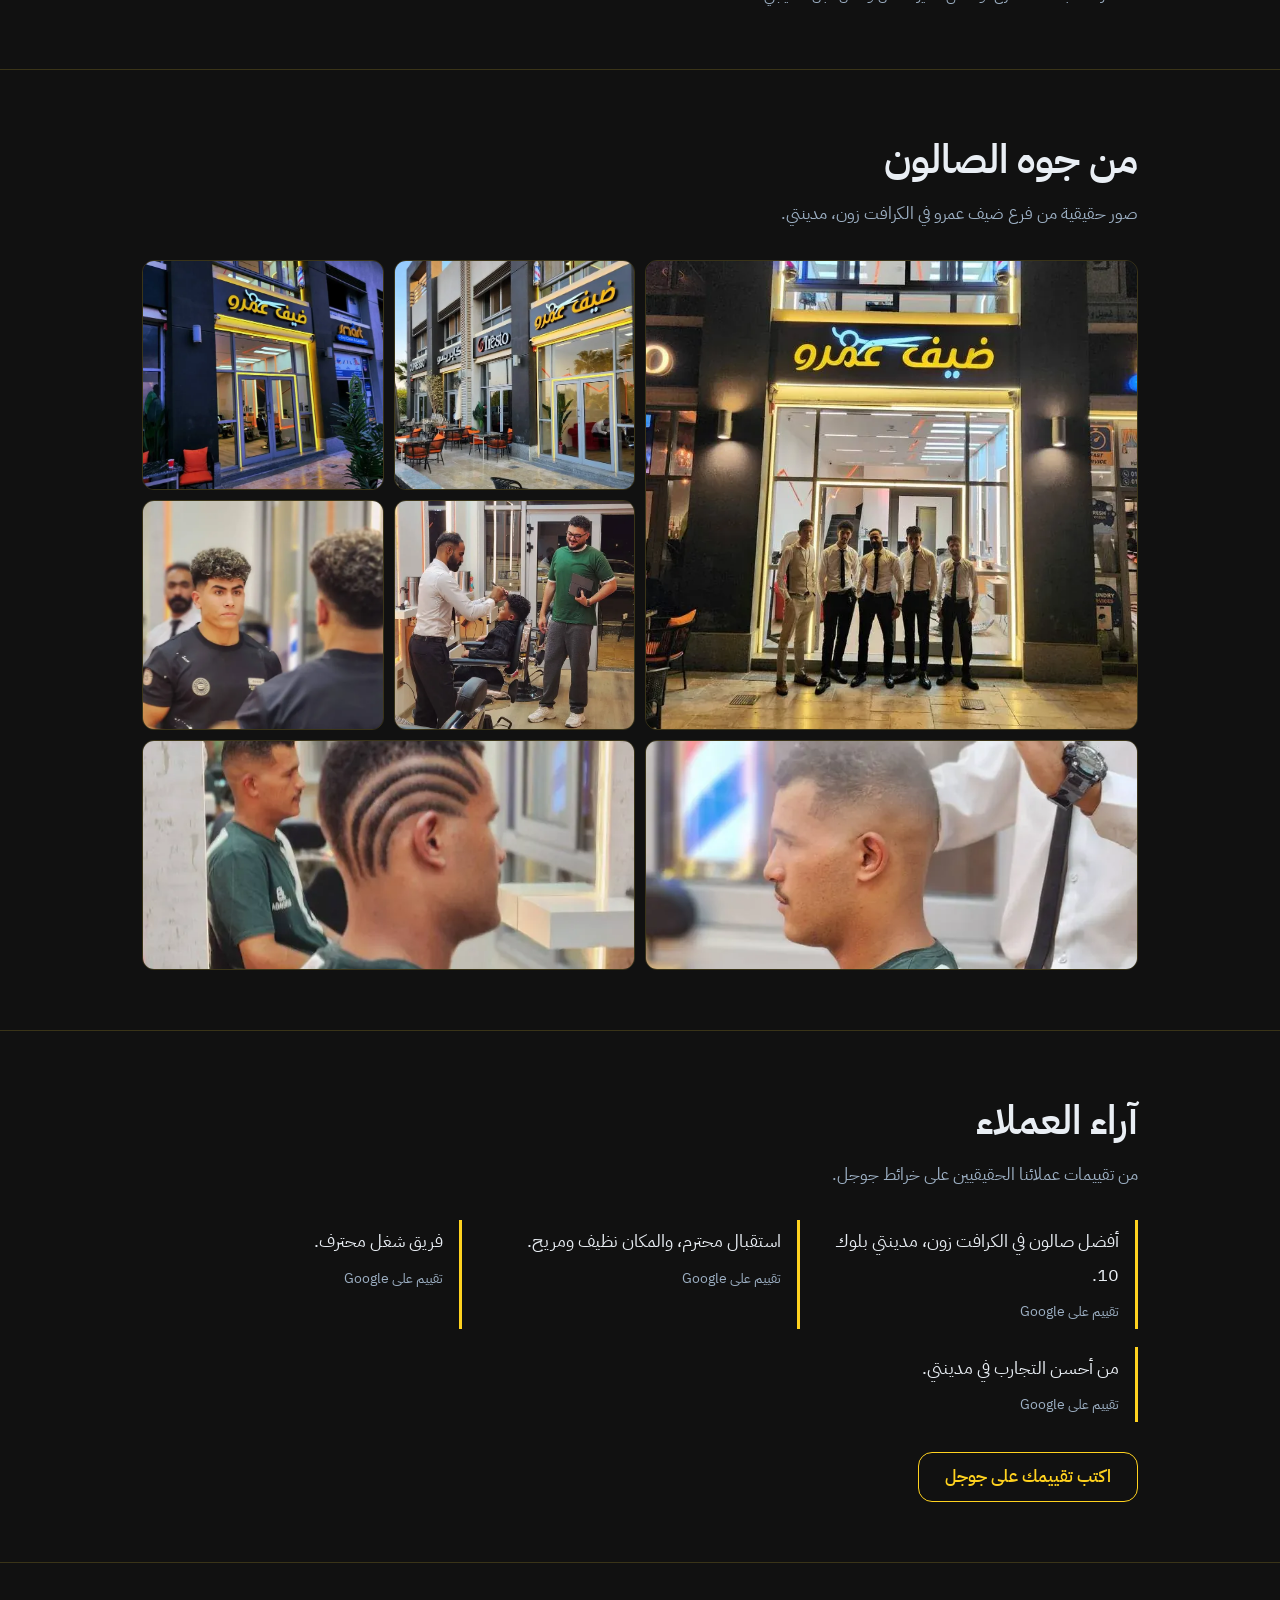
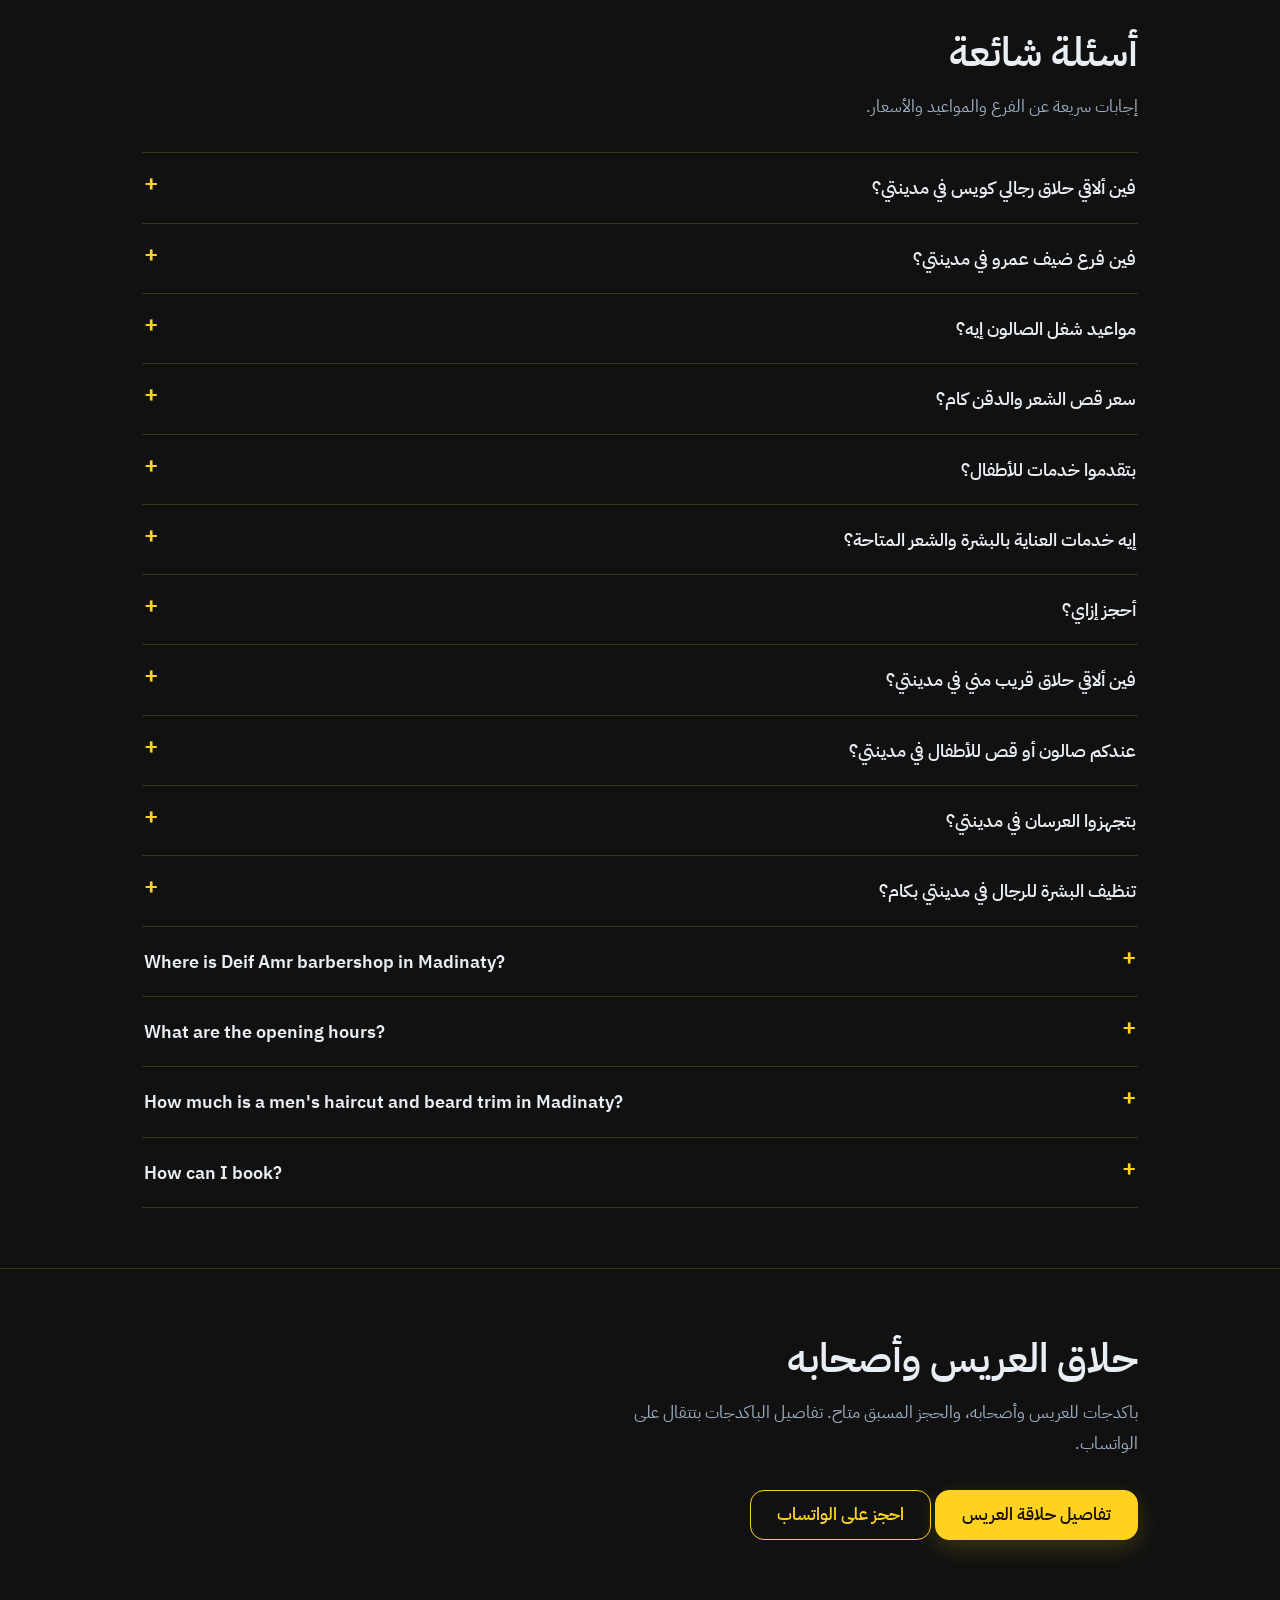
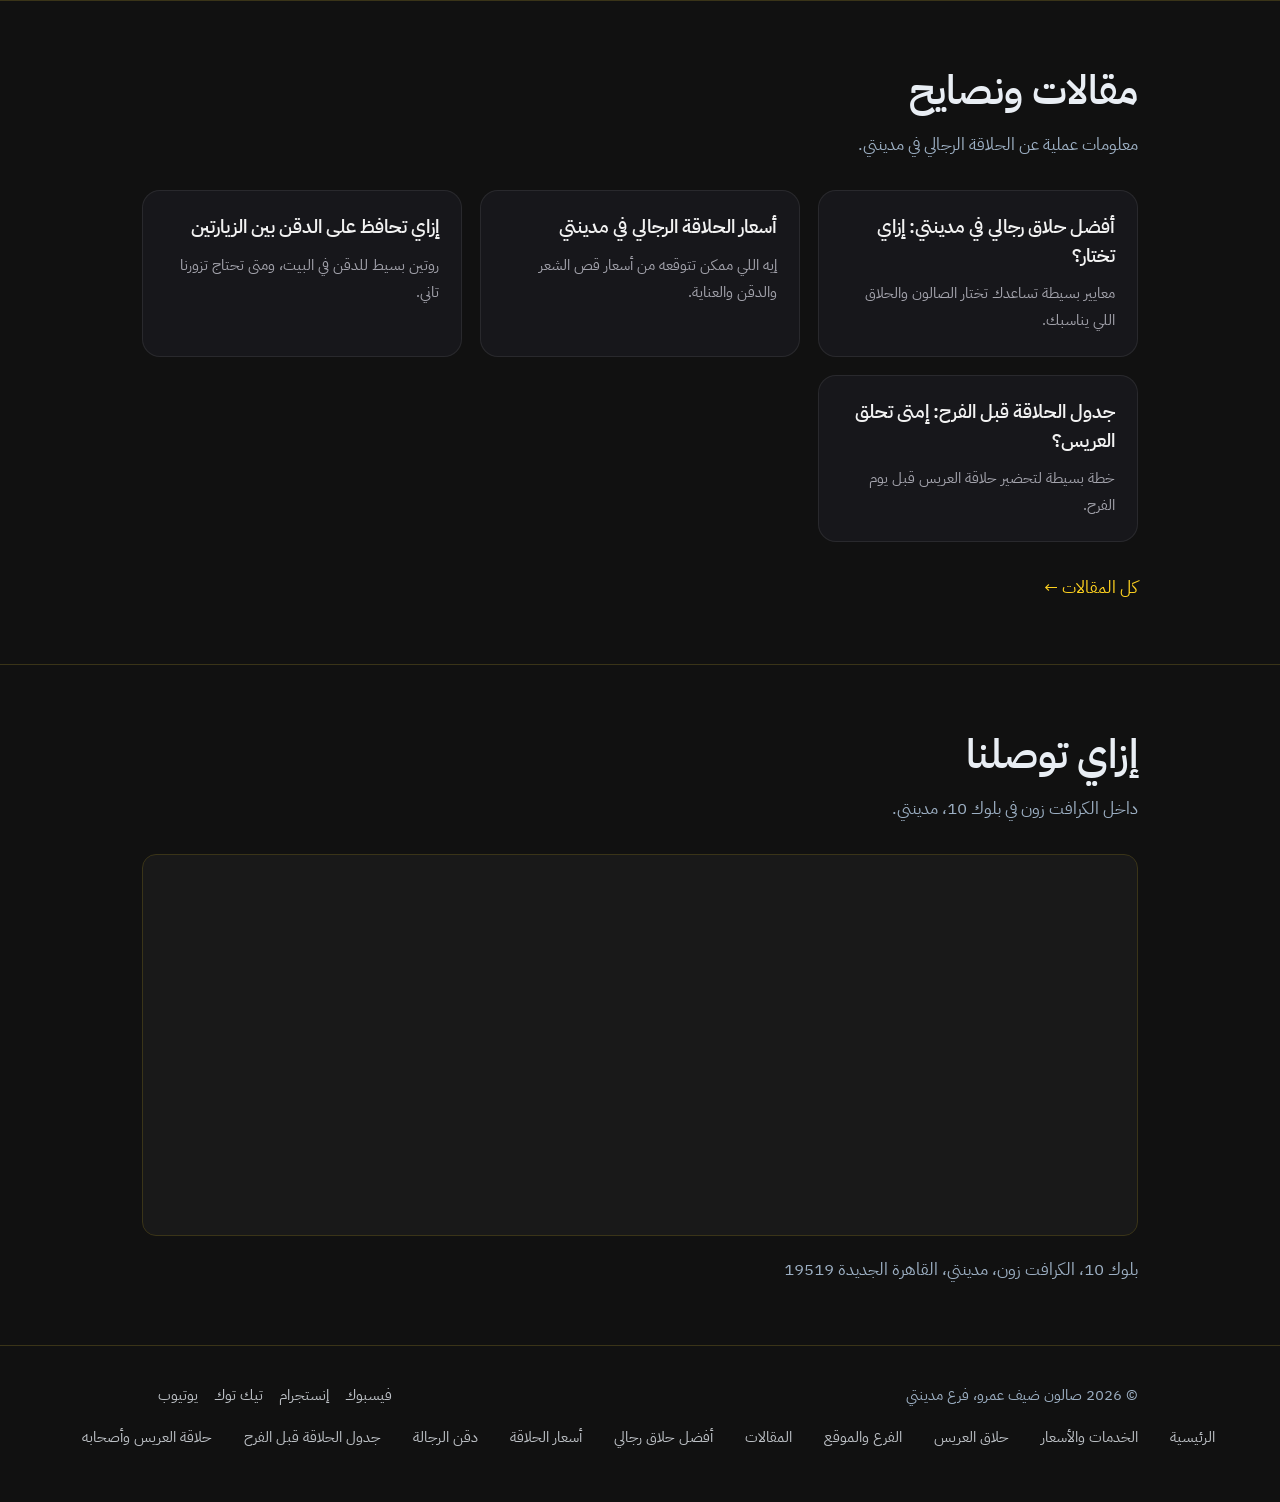
==== commit 6a2ce1a0: "Add files via upload" ====
--- a/index.html
+++ b/index.html
@@ -3,7 +3,7 @@
 <head>
 <meta charset="utf-8">
 <meta name="viewport" content="width=device-width, initial-scale=1, viewport-fit=cover">
-<title>حلاق رجالي في مدينتي | صالون ضيف عمرو، الكرافت زون بلوك 10</title>
+<title>صالون ضيف عمرو | أفضل حلاق رجالي في مدينتي الكرافت زون</title>
 <meta name="description" content="صالون ضيف عمرو حلاق رجالي في الكرافت زون بلوك 10 مدينتي. قص شعر وفيد ودقن وتنظيف بشرة، وباكدجات للعريس. مفتوح يومياً من 10 ص لحد 2 ص.">
 <meta name="google-site-verification" content="iJb2Oazhjse13c5V6jwD9vAgNi7UqIL4i8FDpC48cYg" />
 <meta name="google-site-verification" content="p2BvHKPL-eeVJD3A9-b64MeWA4FvJCtRLkesO1QlZS8" />
@@ -12,8 +12,8 @@
 <meta property="og:type" content="website">
 <meta property="og:locale" content="ar_EG">
 <meta property="og:site_name" content="صالون ضيف عمرو">
-<meta property="og:title" content="حلاق رجالي في مدينتي | صالون ضيف عمرو، الكرافت زون بلوك 10">
-<meta property="og:description" content="صالون ضيف عمرو، حلاق رجالي في مدينتي (الكرافت زون، بلوك 10): قص شعر وفيد وتدريج ودقن وتنظيف بشرة. تقييم 4.8 على خرائط جوجل، مفتوح يوميًا 10 ص حتى 2 ص. Deif Amr men's barbershop in Madinaty, Craft Zone, Block 10.">
+<meta property="og:title" content="صالون ضيف عمرو | أفضل حلاق رجالي في مدينتي الكرافت زون">
+<meta property="og:description" content="صالون ضيف عمرو، حلاق رجالي في مدينتي (الكرافت زون، بلوك 10): قص شعر وفيد وتدريج ودقن وتنظيف بشرة. مفتوح يوميًا 10 ص حتى 2 ص. Deif Amr men's barbershop in Madinaty, Craft Zone, Block 10.">
 <meta property="og:url" content="https://deifamrsalon.vercel.app/">
 <meta property="og:image" content="https://deifamrsalon.vercel.app/og-deif-amr-madinaty.jpg">
 <meta property="og:image:width" content="1200">
@@ -24,7 +24,7 @@
 <link href="https://fonts.googleapis.com/css2?family=Reem+Kufi:wght@500;700&family=IBM+Plex+Sans+Arabic:wght@400;500;600&display=swap" rel="stylesheet">
 <script type="application/ld+json">{"@context": "https://schema.org", "@type": "BarberShop", "url": "https://deifamrsalon.vercel.app/", "image": "https://deifamrsalon.vercel.app/og-deif-amr-madinaty.jpg", "name": "صالون ضيف عمرو", "alternateName": ["Deif Amr", "Deif Amr Barbershop Madinaty"], "description": "صالون حلاقة رجالي في الكرافت زون بلوك 10، مدينتي.", "telephone": "+201155523508", "address": {"@type": "PostalAddress", "streetAddress": "بلوك 10، الكرافت زون، مدينتي", "addressLocality": "القاهرة الجديدة", "addressRegion": "القاهرة", "postalCode": "19519", "addressCountry": "EG"}, "geo": {"@type": "GeoCoordinates", "latitude": 30.077357, "longitude": 31.6751165}, "openingHoursSpecification": [{"@type": "OpeningHoursSpecification", "dayOfWeek": ["Monday", "Tuesday", "Wednesday", "Thursday", "Friday", "Saturday", "Sunday"], "opens": "10:00", "closes": "02:00"}], "hasMap": "https://www.google.com/maps/search/?api=1&query=30.077357,31.6751165&query_place_id=ChIJwVqhSTP1VxQRR6OQVAXI5ig", "priceRange": "130 - 900 EGP", "sameAs": ["https://www.facebook.com/share/1DM6DU79tr/", "https://www.instagram.com/deif_amr_salon1", "https://www.tiktok.com/@deifamrsalon", "https://youtube.com/@deif-amr"]}</script>
 <script type="application/ld+json">
-{"@context": "https://schema.org", "@type": "FAQPage", "mainEntity": [{"@type": "Question", "name": "فين ألاقي حلاق قريب مني في مدينتي؟", "acceptedAnswer": {"@type": "Answer", "text": "فرع ضيف عمرو في الكرافت زون، بلوك 10، قريب من B10 وB11 وB12 وPravado. افتح الاتجاهات من الزر اللي في أول الصفحة."}},{"@type": "Question", "name": "عندكم صالون أو قص للأطفال في مدينتي؟", "acceptedAnswer": {"@type": "Answer", "text": "أيوه، فيه قص ولد بـ140 جنيه في فرع مدينتي."}},{"@type": "Question", "name": "بتجهزوا العرسان في مدينتي؟", "acceptedAnswer": {"@type": "Answer", "text": "أيوه، بنقدم تجهيز العرسان والستايلينج للمناسبات. اتصل أو ابعت واتساب واسأل عن التفاصيل."}},{"@type": "Question", "name": "تنظيف البشرة للرجال في مدينتي بكام؟", "acceptedAnswer": {"@type": "Answer", "text": "تنظيف بشرة بالبخار 240 جنيه، واسبيشال 340، ونيتروجينا 500، وهيدرافيشال من 650 لـ900 جنيه."}}, {"@type": "Question", "name": "فين ألاقي حلاق رجالي كويس في مدينتي؟", "acceptedAnswer": {"@type": "Answer", "text": "صالون ضيف عمرو في الكرافت زون، بلوك 10، وتقييمه 4.8 من 19 تقييم على خرائط جوجل، ومفتوح كل يوم من 10 الصبح لـ2 بعد منتصف الليل."}}, {"@type": "Question", "name": "فين فرع ضيف عمرو في مدينتي؟", "acceptedAnswer": {"@type": "Answer", "text": "الفرع في الكرافت زون، بلوك 10، مدينتي، القاهرة الجديدة، وقريب من B10 وB11 وB12 وPravado."}}, {"@type": "Question", "name": "مواعيد شغل الصالون إيه؟", "acceptedAnswer": {"@type": "Answer", "text": "مفتوحين كل يوم من 10 الصبح لحد 2 بعد منتصف الليل."}}, {"@type": "Question", "name": "سعر قص الشعر والدقن كام؟", "acceptedAnswer": {"@type": "Answer", "text": "قص الشعر 160 جنيه، وقص الدقن 130 جنيه، وقص الولد 140 جنيه. الأسعار حسب قائمة الفرع وممكن تتغير."}}, {"@type": "Question", "name": "بتقدموا خدمات للأطفال؟", "acceptedAnswer": {"@type": "Answer", "text": "أيوه، فيه قص ولد بـ140 جنيه."}}, {"@type": "Question", "name": "إيه خدمات العناية بالبشرة والشعر المتاحة؟", "acceptedAnswer": {"@type": "Answer", "text": "تنظيف بشرة بالبخار واسبيشال ونيتروجينا وهيدرافيشال، وحمام زيت وتمليس وبروتين، وصبغات شعر ودقن."}}, {"@type": "Question", "name": "أحجز إزاي؟", "acceptedAnswer": {"@type": "Answer", "text": "اتصل على 01155523508 أو ابعت واتساب على نفس الرقم."}}, {"@type": "Question", "name": "Where is Deif Amr barbershop in Madinaty?", "acceptedAnswer": {"@type": "Answer", "text": "Craft Zone, Block 10, Madinaty, New Cairo, close to B10, B11, B12 and Pravado."}},{"@type": "Question", "name": "What are the opening hours?", "acceptedAnswer": {"@type": "Answer", "text": "Open every day from 10 AM to 2 AM."}},{"@type": "Question", "name": "How much is a men's haircut and beard trim in Madinaty?", "acceptedAnswer": {"@type": "Answer", "text": "A haircut is 160 EGP, a beard trim is 130 EGP and a kids haircut is 140 EGP. Prices follow the branch menu and may change."}},{"@type": "Question", "name": "How can I book?", "acceptedAnswer": {"@type": "Answer", "text": "Call +20 11 5552 3508 or message us on WhatsApp."}}]}
+{"@context": "https://schema.org", "@type": "FAQPage", "mainEntity": [{"@type": "Question", "name": "فين ألاقي حلاق قريب مني في مدينتي؟", "acceptedAnswer": {"@type": "Answer", "text": "فرع ضيف عمرو في الكرافت زون، بلوك 10، قريب من B10 وB11 وB12 وPravado. افتح الاتجاهات من الزر اللي في أول الصفحة."}},{"@type": "Question", "name": "عندكم صالون أو قص للأطفال في مدينتي؟", "acceptedAnswer": {"@type": "Answer", "text": "أيوه، فيه قص ولد بـ140 جنيه في فرع مدينتي."}},{"@type": "Question", "name": "بتجهزوا العرسان في مدينتي؟", "acceptedAnswer": {"@type": "Answer", "text": "أيوه، بنقدم تجهيز العرسان والستايلينج للمناسبات. اتصل أو ابعت واتساب واسأل عن التفاصيل."}},{"@type": "Question", "name": "تنظيف البشرة للرجال في مدينتي بكام؟", "acceptedAnswer": {"@type": "Answer", "text": "تنظيف بشرة بالبخار 240 جنيه، واسبيشال 340، ونيتروجينا 500، وهيدرافيشال من 650 لـ900 جنيه."}}, {"@type": "Question", "name": "فين ألاقي حلاق رجالي كويس في مدينتي؟", "acceptedAnswer": {"@type": "Answer", "text": "صالون ضيف عمرو في الكرافت زون، بلوك 10، ومفتوح كل يوم من 10 الصبح لـ2 بعد منتصف الليل."}}, {"@type": "Question", "name": "فين فرع ضيف عمرو في مدينتي؟", "acceptedAnswer": {"@type": "Answer", "text": "الفرع في الكرافت زون، بلوك 10، مدينتي، القاهرة الجديدة، وقريب من B10 وB11 وB12 وPravado."}}, {"@type": "Question", "name": "مواعيد شغل الصالون إيه؟", "acceptedAnswer": {"@type": "Answer", "text": "مفتوحين كل يوم من 10 الصبح لحد 2 بعد منتصف الليل."}}, {"@type": "Question", "name": "سعر قص الشعر والدقن كام؟", "acceptedAnswer": {"@type": "Answer", "text": "قص الشعر 160 جنيه، وقص الدقن 130 جنيه، وقص الولد 140 جنيه. الأسعار حسب قائمة الفرع وممكن تتغير."}}, {"@type": "Question", "name": "بتقدموا خدمات للأطفال؟", "acceptedAnswer": {"@type": "Answer", "text": "أيوه، فيه قص ولد بـ140 جنيه."}}, {"@type": "Question", "name": "إيه خدمات العناية بالبشرة والشعر المتاحة؟", "acceptedAnswer": {"@type": "Answer", "text": "تنظيف بشرة بالبخار واسبيشال ونيتروجينا وهيدرافيشال، وحمام زيت وتمليس وبروتين، وصبغات شعر ودقن."}}, {"@type": "Question", "name": "أحجز إزاي؟", "acceptedAnswer": {"@type": "Answer", "text": "اتصل على 01155523508 أو ابعت واتساب على نفس الرقم."}}, {"@type": "Question", "name": "Where is Deif Amr barbershop in Madinaty?", "acceptedAnswer": {"@type": "Answer", "text": "Craft Zone, Block 10, Madinaty, New Cairo, close to B10, B11, B12 and Pravado."}},{"@type": "Question", "name": "What are the opening hours?", "acceptedAnswer": {"@type": "Answer", "text": "Open every day from 10 AM to 2 AM."}},{"@type": "Question", "name": "How much is a men's haircut and beard trim in Madinaty?", "acceptedAnswer": {"@type": "Answer", "text": "A haircut is 160 EGP, a beard trim is 130 EGP and a kids haircut is 140 EGP. Prices follow the branch menu and may change."}},{"@type": "Question", "name": "How can I book?", "acceptedAnswer": {"@type": "Answer", "text": "Call +20 11 5552 3508 or message us on WhatsApp."}}]}
 </script>
 <style>
 :root{
@@ -185,7 +185,6 @@
     <div class="logo"><img src="[data-uri]" width="695" height="185" alt="ضيف عمرو"><span class="sr">ضيف عمرو، حلاق رجالي وصالون حلاقة في مدينتي، الكرافت زون بلوك 10 | Deif Amr men's barbershop in Madinaty</span></div>
     <p class="sub">حلاق رجالي في مدينتي، الكرافت زون بلوك 10.</p>
     <p class="rate" lang="en" dir="ltr" style="margin-top:6px">Deif Amr Barbershop, Craft Zone, Madinaty</p>
-    <div class="rate"><b>4.8</b><span class="stars" aria-hidden="true">★★★★★</span><span>من 19 تقييم على خرائط جوجل</span></div>
     <div class="cta">
       <a class="btn main" href="tel:+201155523508">اتصل واحجز</a>
       <a class="btn ghost" href="https://wa.me/201155523508" rel="noopener">واتساب</a>
@@ -205,7 +204,7 @@
     <div class="en" lang="en" dir="ltr">
       <h2 class="en-title">Men's barbershop in Madinaty, Craft Zone, Block 10</h2>
       <p>Deif Amr is a men's barber shop in Madinaty, New Cairo, offering men's haircuts, fades, beard trims and shaping, hot towel shaves, skin care and facial cleansing, hair treatments, hair coloring, and groom styling. Walk in or call to book a haircut for men, young men and kids.</p>
-      <p>We are located in Craft Zone, Block 10, close to B10, B11, B12 and Pravado. Open every day from 10 AM to 2 AM. Rated 4.8 on Google Maps.</p>
+      <p>We are located in Craft Zone, Block 10, close to B10, B11, B12 and Pravado. Open every day from 10 AM to 2 AM.</p>
     </div>
     <div class="chips"><span>حلاقة رجالي</span><span>فيد وتدريج</span><span>تنظيف بشرة</span><span>تجهيز العرسان</span><span>قص أطفال</span></div>
   </div>
@@ -311,7 +310,7 @@
   <div class="wrap">
     <h2>أسئلة شائعة</h2>
     <p class="lead">إجابات سريعة عن الفرع والمواعيد والأسعار.</p>
-    <details><summary>فين ألاقي حلاق رجالي كويس في مدينتي؟</summary><p>صالون ضيف عمرو في الكرافت زون، بلوك 10، وتقييمه 4.8 من 19 تقييم على خرائط جوجل، ومفتوح كل يوم من 10 الصبح لـ2 بعد منتصف الليل.</p></details>
+    <details><summary>فين ألاقي حلاق رجالي كويس في مدينتي؟</summary><p>صالون ضيف عمرو في الكرافت زون، بلوك 10، ومفتوح كل يوم من 10 الصبح لـ2 بعد منتصف الليل.</p></details>
     <details><summary>فين فرع ضيف عمرو في مدينتي؟</summary><p>الفرع في الكرافت زون، بلوك 10، مدينتي، القاهرة الجديدة، وقريب من B10 وB11 وB12 وPravado.</p></details>
     <details><summary>مواعيد شغل الصالون إيه؟</summary><p>مفتوحين كل يوم من 10 الصبح لحد 2 بعد منتصف الليل.</p></details>
     <details><summary>سعر قص الشعر والدقن كام؟</summary><p>قص الشعر 160 جنيه، وقص الدقن 130 جنيه، وقص الولد 140 جنيه. الأسعار حسب قائمة الفرع وممكن تتغير.</p></details>
--- a/polish.css
+++ b/polish.css
@@ -17,3 +17,6 @@
 .btn.main{box-shadow:0 8px 22px rgba(255,210,31,.18)}
 .pagehead{padding-top:54px;padding-bottom:34px}
 .pagehead p{color:#9d9da6;font-size:17px}
+/* العناوين بخط أنعم وأوضح من خط الديسبلاي */
+h1,h2,h3,.card h2,.card h3{font-family:"IBM Plex Sans Arabic",Tahoma,sans-serif;font-weight:600}
+h1{letter-spacing:-.2px}
